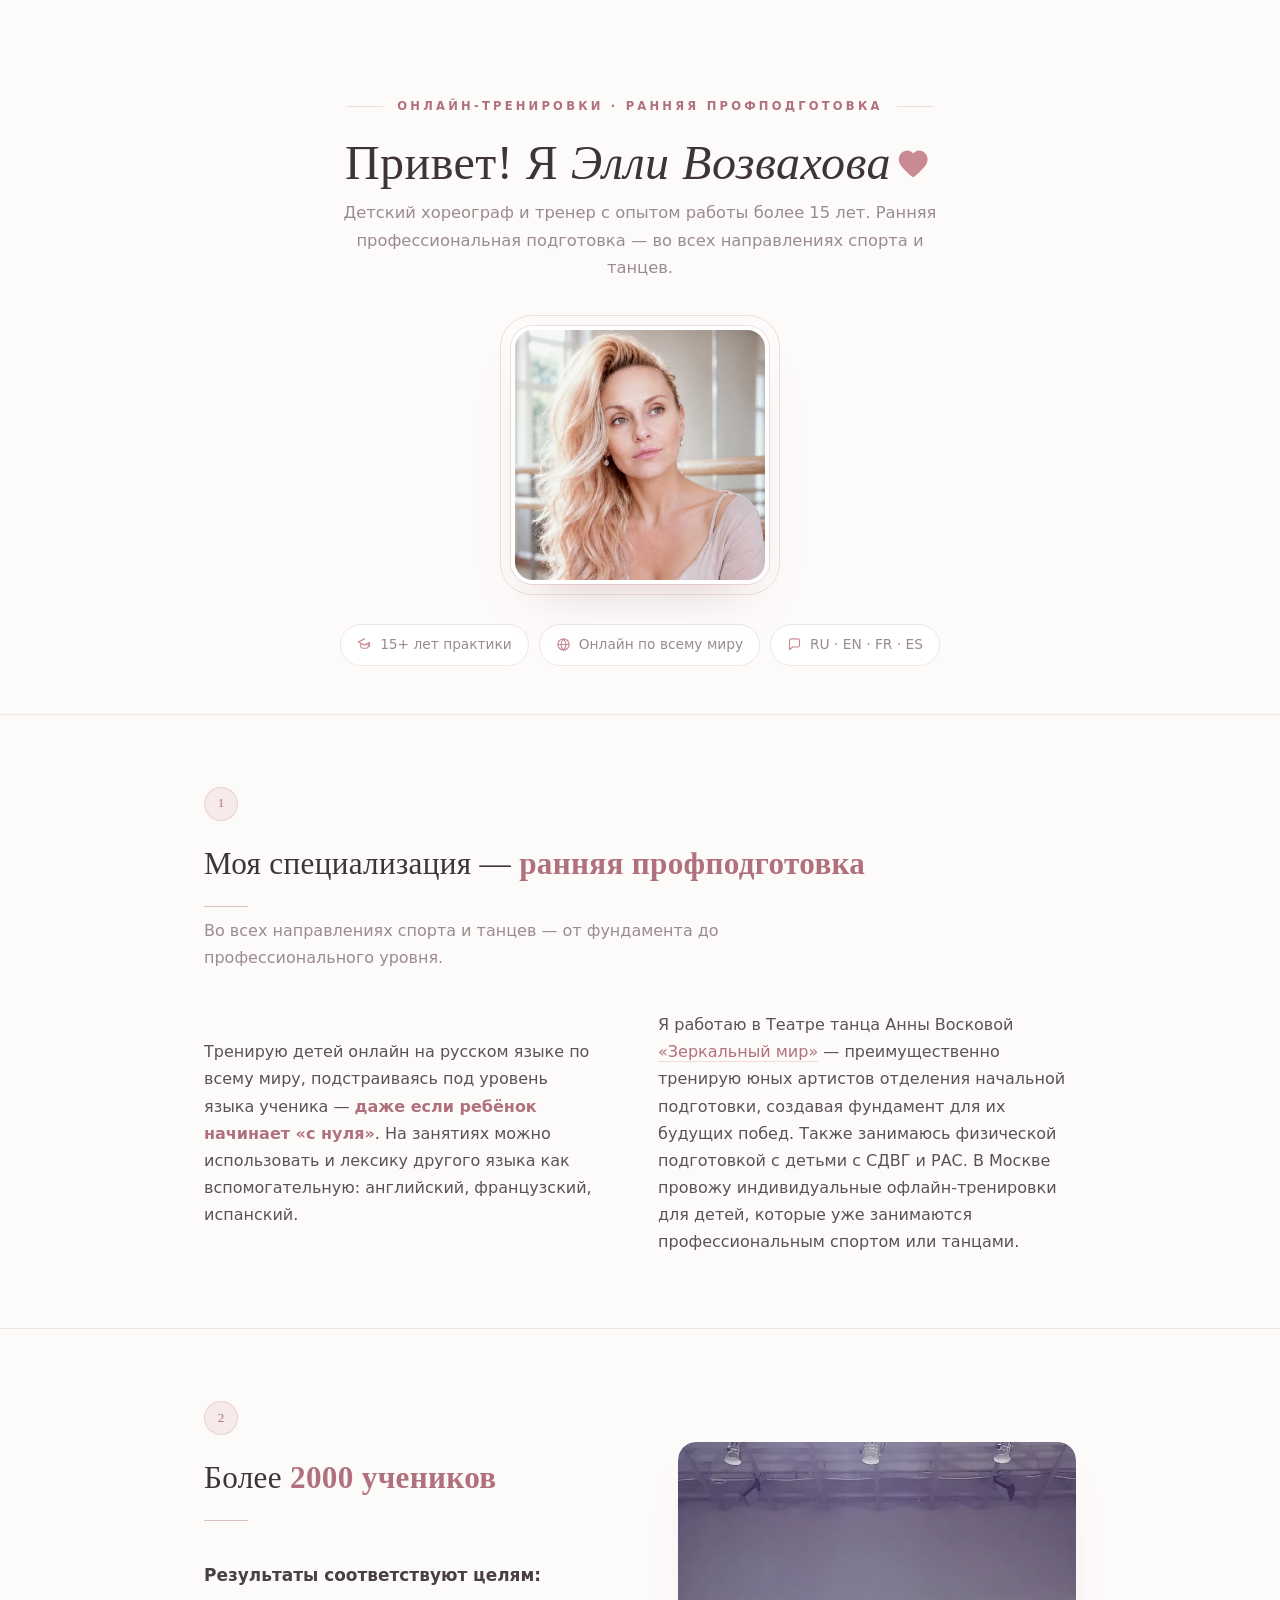
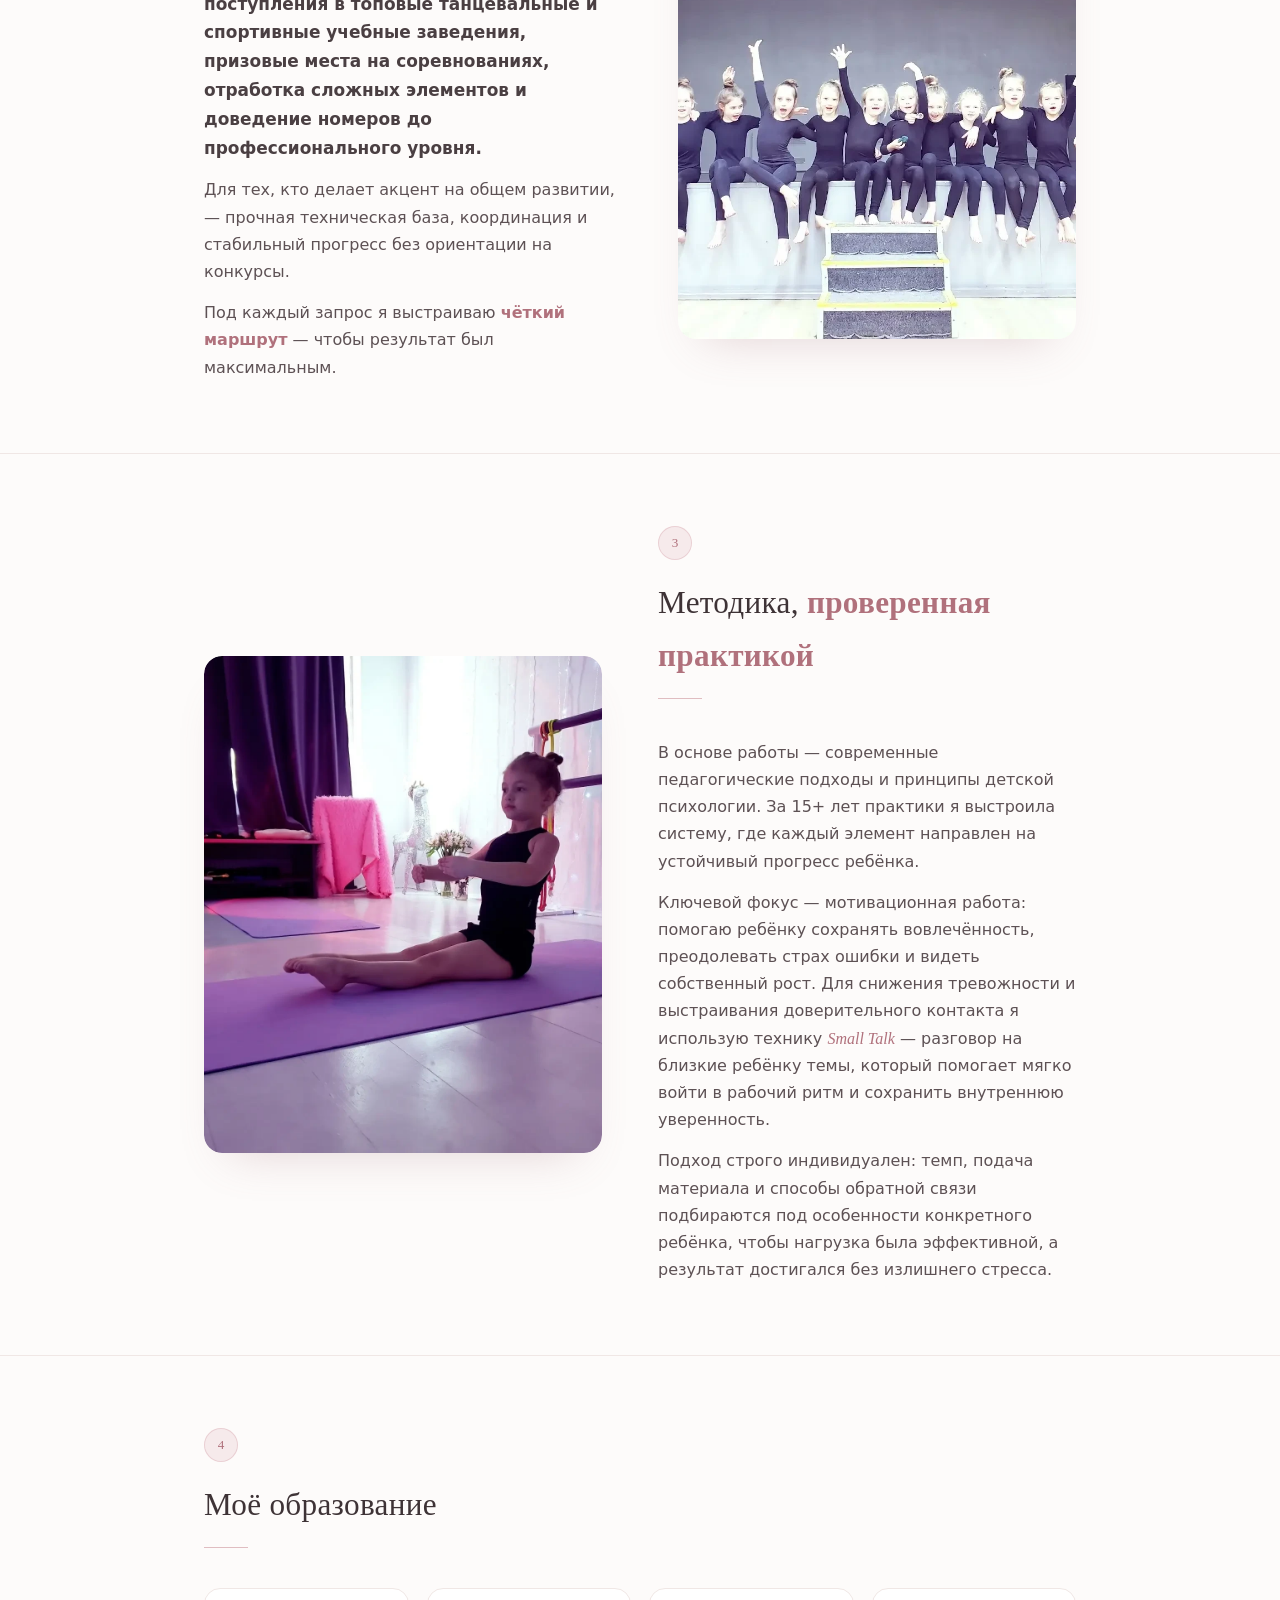
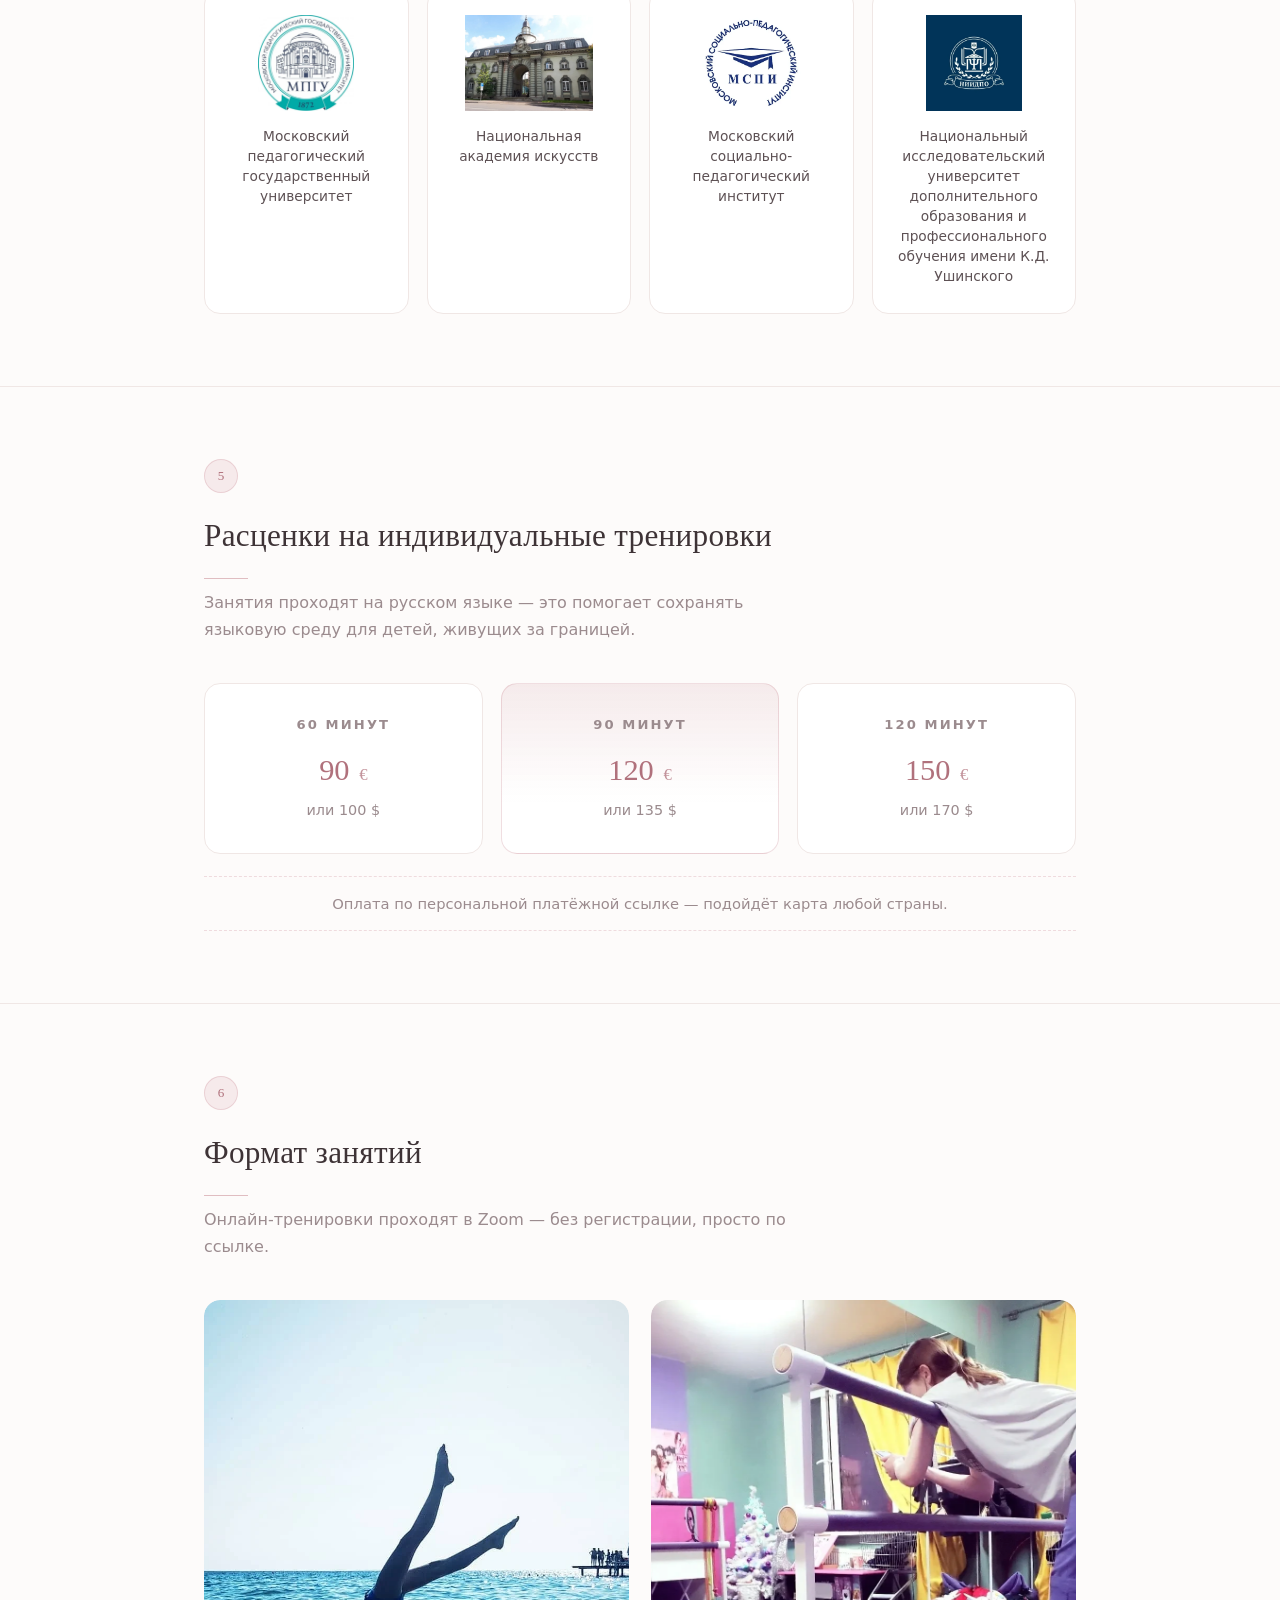
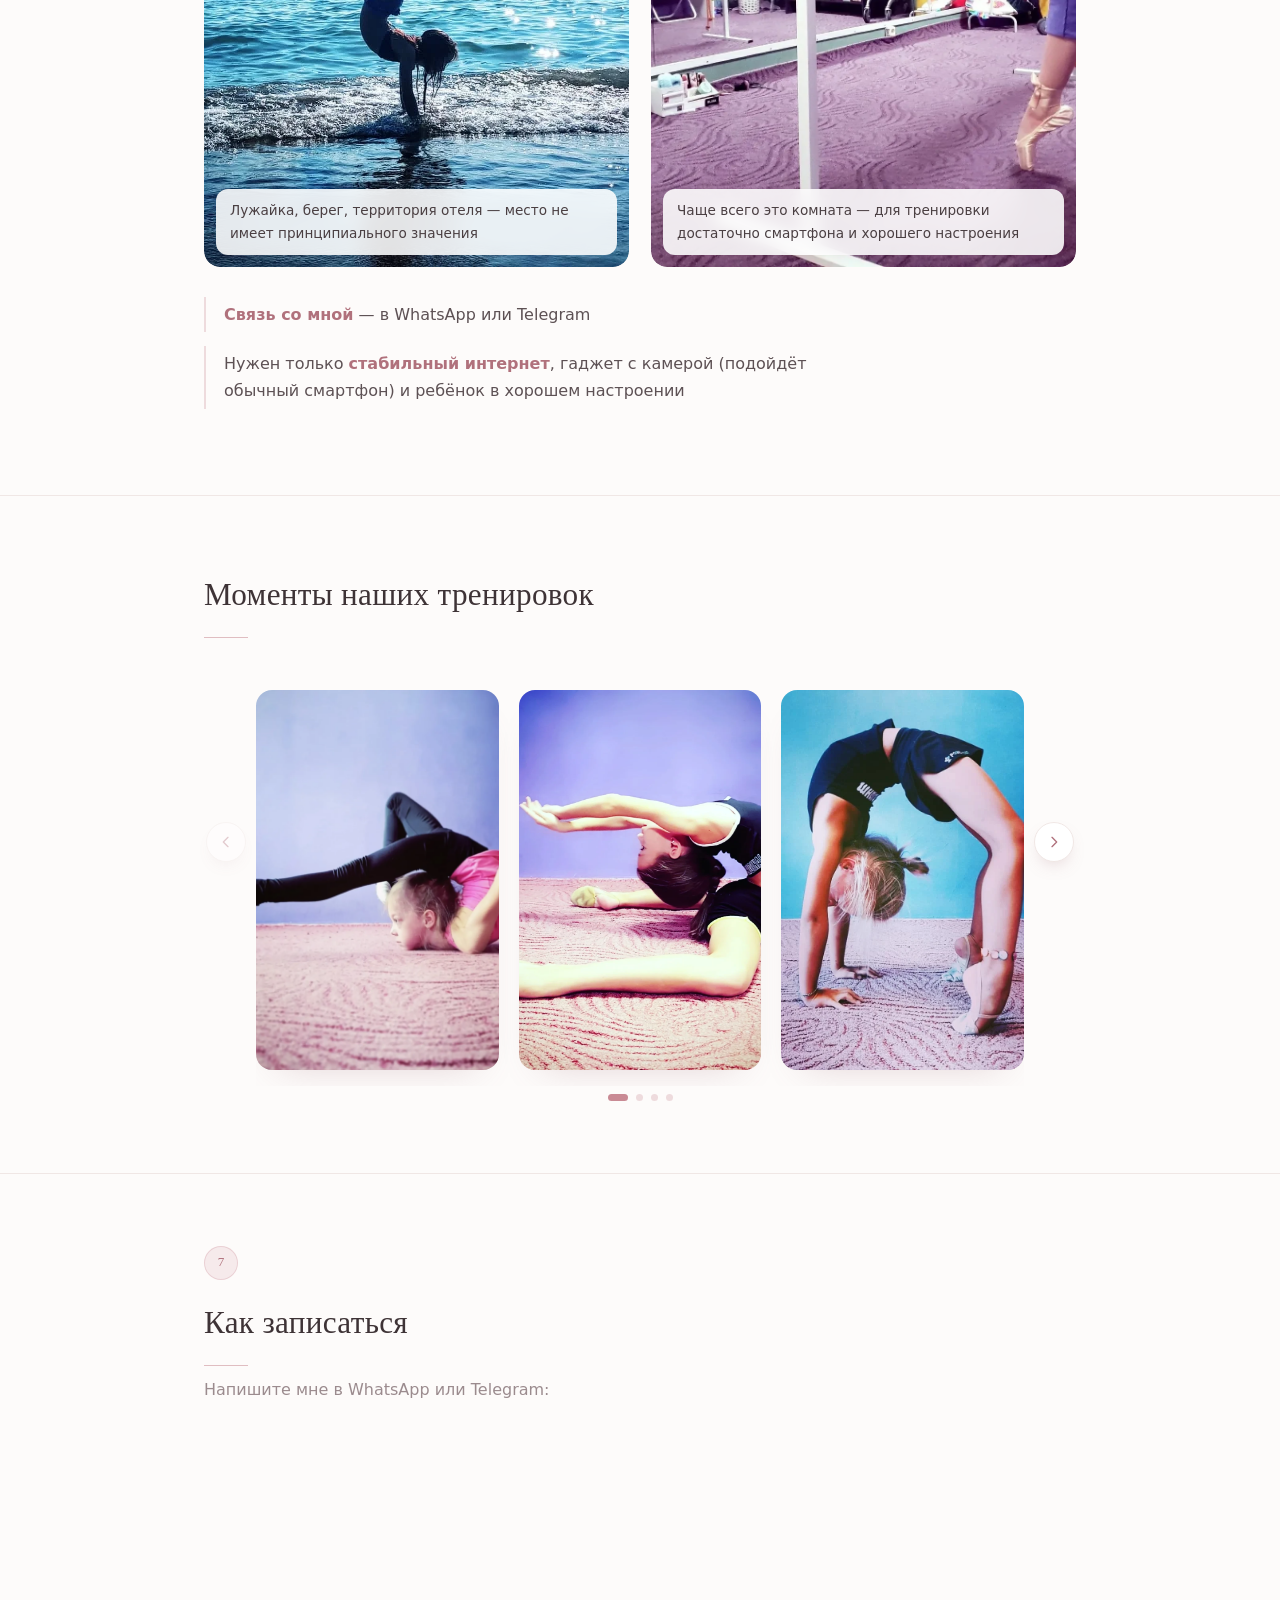
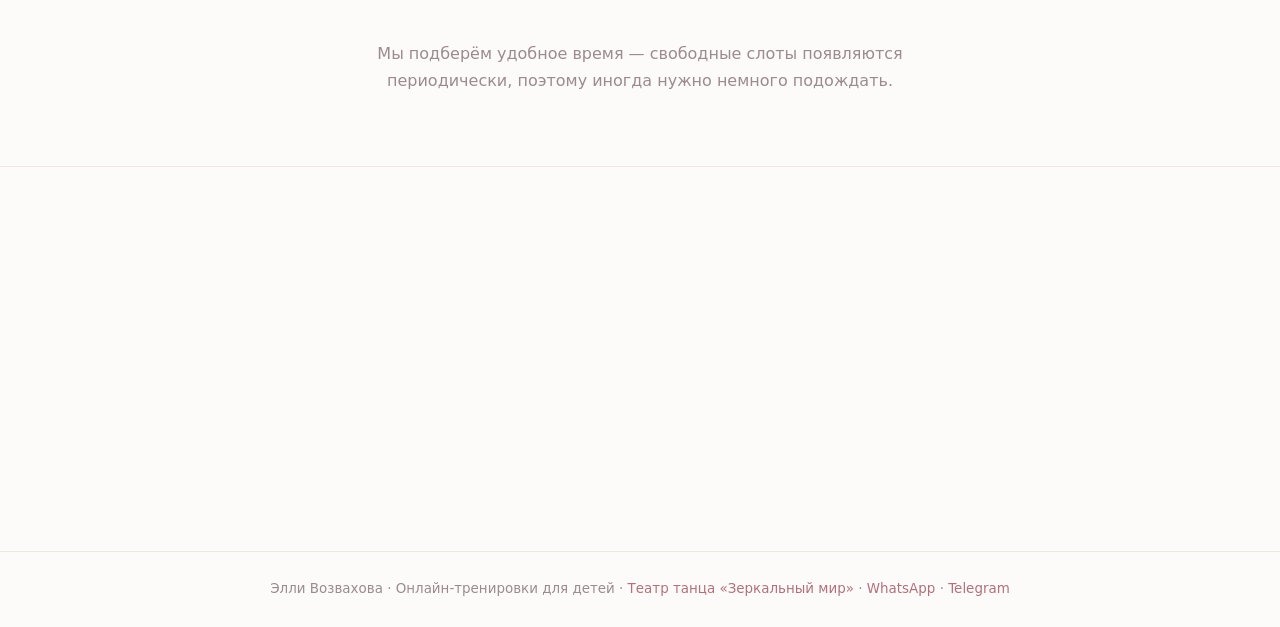
==== index.html @ 96d8e09d "Начальная версия сайта" ====
﻿<!DOCTYPE html>
<html lang="ru">
<head>
<meta charset="UTF-8">
<meta name="viewport" content="width=device-width, initial-scale=1.0">
<title>Элли Возвахова — онлайн-тренировки для детей</title>
<meta name="description" content="Онлайн-тренировки с Элли Возваховой. Ранняя профессиональная подготовка детей во всех направлениях спорта и танцев — по всему миру на русском языке.">
<link rel="icon" href="data:image/svg+xml,%3Csvg xmlns='http://www.w3.org/2000/svg' viewBox='0 0 24 24'%3E%3Cpath fill='%23c98a94' d='M12 21c-5.5-4.6-9-7.9-9-11.5C3 6.5 5.4 4 8.4 4c1.6 0 3 .8 3.6 2 .6-1.2 2-2 3.6-2 3 0 5.4 2.5 5.4 5.5 0 3.6-3.5 6.9-9 11.5z'/%3E%3C/svg%3E">
<link rel="stylesheet" href="base.css">
<link rel="stylesheet" href="style.css">
<script>document.documentElement.classList.add('js')</script>
</head>
<body>

<!-- ================= HERO / БЛОК 1 ================= -->
<section class="hero" id="about">
  <div class="wrap">
    <span class="kicker">Онлайн-тренировки · ранняя профподготовка</span>
    <h1>Привет! Я <em>Элли Возвахова</em><svg viewBox="0 0 24 24" aria-hidden="true"><path d="M12 21c-5.5-4.6-9-7.9-9-11.5C3 6.5 5.4 4 8.4 4c1.6 0 3 .8 3.6 2 .6-1.2 2-2 3.6-2 3 0 5.4 2.5 5.4 5.5 0 3.6-3.5 6.9-9 11.5z"/></svg></h1>
    <p class="lead">Детский хореограф и тренер с опытом работы более 15 лет. Ранняя профессиональная подготовка — во всех направлениях спорта и танцев.</p>
    <div class="portrait-box"><img class="portrait" src="trener.webp" alt="Элли Возвахова — детский хореограф и тренер"></div>
    <div class="badges">
      <span class="badge"><svg viewBox="0 0 24 24"><path d="M12 3 2 8l10 5 8-4v6"/><path d="M6 10.5V15c0 1.5 2.7 3 6 3s6-1.5 6-3v-4.5"/></svg>15+ лет практики</span>
      <span class="badge"><svg viewBox="0 0 24 24"><circle cx="12" cy="12" r="9"/><path d="M3 12h18M12 3c2.5 2.7 3.8 5.7 3.8 9s-1.3 6.3-3.8 9c-2.5-2.7-3.8-5.7-3.8-9S9.5 5.7 12 3z"/></svg>Онлайн по всему миру</span>
      <span class="badge"><svg viewBox="0 0 24 24"><path d="M4 6a3 3 0 0 1 3-3h10a3 3 0 0 1 3 3v7a3 3 0 0 1-3 3H9l-5 4V6z"/></svg>RU · EN · FR · ES</span>
    </div>
  </div>
</section>

<!-- ================= БЛОК 1 (текст) ================= -->
<section>
  <div class="wrap">
    <div class="sec-head">
      <span class="num">1</span>
      <h2>Моя специализация — <span class="hl">ранняя профподготовка</span></h2>
      <p>Во всех направлениях спорта и танцев — от фундамента до профессионального уровня.</p>
    </div>
    <div class="row">
      <div class="txt">
        <p>Тренирую детей онлайн на русском языке по всему миру, подстраиваясь под уровень языка ученика — <span class="hl">даже если ребёнок начинает «с нуля»</span>. На занятиях можно использовать и лексику другого языка как вспомогательную: английский, французский, испанский.</p>
      </div>
      <div class="txt">
        <p>Я работаю в Театре танца Анны Восковой <a class="link" href="https://zerkalnymir.ru/" target="_blank" rel="noopener">«Зеркальный мир»</a> — преимущественно тренирую юных артистов отделения начальной подготовки, создавая фундамент для их будущих побед. Также занимаюсь физической подготовкой с детьми с СДВГ и РАС. В Москве провожу индивидуальные офлайн-тренировки для детей, которые уже занимаются профессиональным спортом или танцами.</p>
      </div>
    </div>
  </div>
</section>
<!-- ================= БЛОК 2 ================= -->
<section id="results">
  <div class="wrap">
    <div class="row rev">
      <div class="pic"><img src="i.webp" alt="Девочки сидят на краю сцены в ряд"></div>
      <div class="txt">
        <div class="sec-head" style="text-align:left">
          <span class="num">2</span>
          <h2>Более <span class="hl">2000 учеников</span></h2>
        </div>
        <p class="big">Результаты соответствуют целям: поступления в топовые танцевальные и спортивные учебные заведения, призовые места на соревнованиях, отработка сложных элементов и доведение номеров до профессионального уровня.</p>
        <p>Для тех, кто делает акцент на общем развитии, — прочная техническая база, координация и стабильный прогресс без ориентации на конкурсы.</p>
        <p>Под каждый запрос я выстраиваю <span class="hl">чёткий маршрут</span> — чтобы результат был максимальным.</p>
      </div>
    </div>
  </div>
</section>

<!-- ================= БЛОК 3 ================= -->
<section id="method">
  <div class="wrap">
    <div class="row">
      <div class="pic"><img src="i8.webp" alt="Девочка сидит на полу, за спиной — балетный станок"></div>
      <div class="txt">
        <div class="sec-head" style="text-align:left">
          <span class="num">3</span>
          <h2>Методика, <span class="hl">проверенная практикой</span></h2>
        </div>
        <p>В основе работы — современные педагогические подходы и принципы детской психологии. За 15+ лет практики я выстроила систему, где каждый элемент направлен на устойчивый прогресс ребёнка.</p>
        <p>Ключевой фокус — мотивационная работа: помогаю ребёнку сохранять вовлечённость, преодолевать страх ошибки и видеть собственный рост. Для снижения тревожности и выстраивания доверительного контакта я использую технику <span class="hl it">Small Talk</span> — разговор на близкие ребёнку темы, который помогает мягко войти в рабочий ритм и сохранить внутреннюю уверенность.</p>
        <p>Подход строго индивидуален: темп, подача материала и способы обратной связи подбираются под особенности конкретного ребёнка, чтобы нагрузка была эффективной, а результат достигался без излишнего стресса.</p>
      </div>
    </div>
  </div>
</section>

<!-- ================= БЛОК 4 ================= -->
<section id="edu">
  <div class="wrap">
    <div class="sec-head">
      <span class="num">4</span>
      <h2>Моё образование</h2>
    </div>
    <div class="edu-grid">
      <div class="edu"><img src="i11.webp" alt="Логотип МПГУ"><span>Московский педагогический государственный университет</span></div>
      <div class="edu"><img src="i12.webp" alt="Национальная академия искусств"><span>Национальная академия искусств</span></div>
      <div class="edu"><img src="i13.webp" alt="Логотип МСПИ"><span>Московский социально-педагогический институт</span></div>
      <div class="edu"><img src="i14.webp" alt="Логотип НИИДПО"><span>Национальный исследовательский университет дополнительного образования и профессионального обучения имени К.Д. Ушинского</span></div>
    </div>
  </div>
</section>

<!-- ================= БЛОК 5 ================= -->
<section id="price">
  <div class="wrap">
    <div class="sec-head">
      <span class="num">5</span>
      <h2>Расценки на индивидуальные тренировки</h2>
      <p>Занятия проходят на русском языке — это помогает сохранять языковую среду для детей, живущих за границей.</p>
    </div>
    <div class="price-grid">
      <div class="price"><div class="min">60 минут</div><div class="val">90 <small>€</small></div><div class="usd">или 100 $</div></div>
      <div class="price feature"><div class="min">90 минут</div><div class="val">120 <small>€</small></div><div class="usd">или 135 $</div></div>
      <div class="price"><div class="min">120 минут</div><div class="val">150 <small>€</small></div><div class="usd">или 170 $</div></div>
    </div>
    <p class="price-note">Оплата по персональной платёжной ссылке — подойдёт карта любой страны.</p>
  </div>
</section>
<!-- ================= БЛОК 6 ================= -->
<section id="format">
  <div class="wrap">
    <div class="sec-head">
      <span class="num">6</span>
      <h2>Формат занятий</h2>
      <p>Онлайн-тренировки проходят в Zoom — без регистрации, просто по ссылке.</p>
    </div>
    <div class="duo">
      <figure>
        <img src="i10.webp" alt="Девочка тренируется на берегу моря">
        <figcaption>Лужайка, берег, территория отеля — место не имеет принципиального значения</figcaption>
      </figure>
      <figure>
        <img src="i9.webp" alt="Девочка на пуантах занимается в комнате">
        <figcaption>Чаще всего это комната — для тренировки достаточно смартфона и хорошего настроения</figcaption>
      </figure>
    </div>
    <ul class="zoom-list">
      <li><b>Связь со мной</b> — в WhatsApp или Telegram</li>
      <li>Нужен только <b>стабильный интернет</b>, гаджет с камерой (подойдёт обычный смартфон) и ребёнок в хорошем настроении</li>
    </ul>
  </div>
</section>

<!-- ================= ГАЛЕРЕЯ-КАРУСЕЛЬ ================= -->
<section id="gallery">
  <div class="wrap">
    <div class="sec-head">
      <h2>Моменты наших тренировок</h2>
    </div>
    <div class="car">
      <button class="car-btn car-prev" aria-label="Назад"><svg viewBox="0 0 24 24"><path d="M15 5l-7 7 7 7"/></svg></button>
      <div class="car-viewport" id="carVp">
        <div class="car-inner" id="carTrack">
          <img src="i2.webp" alt="Гимнастка на ковре" draggable="false">
          <img src="I3.webp" alt="Девочка в шпагате с прогибом" draggable="false">
          <img src="i4.webp" alt="Девочка на пуантах в мостике" draggable="false">
          <img src="i5.webp" alt="Девочка прыгает на фоне Москвы" draggable="false">
          <img src="i6.webp" alt="Юная гимнастка на занятии" draggable="false">
          <img src="i7.webp" alt="Мальчик на кольцах" draggable="false">
        </div>
      </div>
      <button class="car-btn car-next" aria-label="Вперёд"><svg viewBox="0 0 24 24"><path d="M9 5l7 7-7 7"/></svg></button>
      <div class="car-dots" id="carDots"></div>
    </div>
  </div>
</section>

<!-- ================= БЛОК 7 ================= -->
<section id="signup">
  <div class="wrap">
    <div class="sec-head">
      <span class="num">7</span>
      <h2>Как записаться</h2>
      <p>Напишите мне в WhatsApp или Telegram:</p>
    </div>
    <ul class="checklist">
      <li>возраст и пол ребёнка,</li>
      <li>что хотите получить от занятий (в общих чертах),</li>
      <li>любые особенности, которые мне важно учесть.</li>
    </ul>
    <div class="contact-btns">
      <a class="btn btn-wa" href="https://wa.me/79687102570" target="_blank" rel="noopener"><img src="data:image/svg+xml,%3Csvg xmlns='http://www.w3.org/2000/svg' viewBox='0 0 24 24' fill='%234d8a63'%3E%3Cpath d='M12 2a10 10 0 0 0-8.6 15.1L2 22l5-1.3A10 10 0 1 0 12 2zm5 13.9c-.2.6-1.2 1.2-1.7 1.2-.4.1-1 .1-1.6-.1-.4-.1-.9-.3-1.5-.6a12 12 0 0 1-4.5-4c-.3-.5-.9-1.4-.9-2.6 0-1.2.6-1.8.9-2.1.2-.2.5-.3.7-.3h.5c.2 0 .4 0 .6.5l.8 2c.1.2.1.4 0 .6l-.4.6c-.1.2-.3.4-.1.7.2.4.8 1.3 1.7 2.1 1.1 1 2.1 1.3 2.4 1.5.3.1.5.1.7-.1l.9-1.1c.2-.3.4-.2.7-.1l1.9.9c.3.1.5.2.5.4 0 .1 0 .5-.1.8z'/%3E%3C/svg%3E" alt="WhatsApp">WhatsApp</a>
      <a class="btn btn-tg" href="https://t.me/Elly_Vaha" target="_blank" rel="noopener"><img src="data:image/svg+xml,%3Csvg xmlns='http://www.w3.org/2000/svg' viewBox='0 0 24 24' fill='%233a7fd5'%3E%3Cpath d='M21.9 4.6 19 19.3c-.2 1-.8 1.2-1.6.8l-4.5-3.3-2.2 2.1c-.2.2-.4.4-.9.4l.3-4.6L18.4 7c.4-.3-.1-.5-.6-.2L7.7 13.3l-4.4-1.4c-1-.3-1-1 .2-1.4l17-6.6c.8-.3 1.5.2 1.4 1.3z'/%3E%3C/svg%3E" alt="Telegram">Telegram</a>
    </div>
    <p style="text-align:center;color:var(--text-soft);max-width:560px;margin:0 auto;font-weight:300">Мы подберём удобное время — свободные слоты появляются периодически, поэтому иногда нужно немного подождать.</p>
  </div>
</section>

<!-- ================= БЛОК 8 ================= -->
<section class="thanks">
  <div class="wrap">
    <div class="sec-head center">
      <span class="num">8</span>
      <h2>Спасибо, что заглянули!</h2>
      <p>Хорошего дня!</p>
    </div>
    <svg viewBox="0 0 24 24" aria-hidden="true"><path d="M12 21c-5.5-4.6-9-7.9-9-11.5C3 6.5 5.4 4 8.4 4c1.6 0 3 .8 3.6 2 .6-1.2 2-2 3.6-2 3 0 5.4 2.5 5.4 5.5 0 3.6-3.5 6.9-9 11.5z"/></svg>
  </div>
</section>

<footer>
  <p>Элли Возвахова · Онлайн-тренировки для детей · <a href="https://zerkalnymir.ru/" target="_blank" rel="noopener">Театр танца «Зеркальный мир»</a> · <a href="https://wa.me/79687102570" target="_blank" rel="noopener">WhatsApp</a> · <a href="https://t.me/Elly_Vaha" target="_blank" rel="noopener">Telegram</a></p>
</footer>

<script src="script.js"></script>
</body>
</html>
---- base.css ----
:root{
  --accent:#c98a94;          /* пыльная роза */
  --accent-deep:#b0717c;
  --accent-soft:rgba(201,138,148,.14);
  --accent-line:rgba(201,138,148,.28);
  --bg:#fdfbfa;
  --card:#ffffff;
  --text:#4a3f42;
  --text-soft:#9b8b8e;
  --border:#f0e7e5;
}
*{margin:0;padding:0;box-sizing:border-box}
html{scroll-behavior:smooth}
body{
  font-family:'Segoe UI',system-ui,-apple-system,Roboto,sans-serif;
  color:var(--text);
  background:var(--bg);
  line-height:1.7;
  font-size:16px;
  overflow-x:hidden;
  -webkit-user-select:none;user-select:none;
}
h1,h2,h3{font-family:Georgia,'Times New Roman',serif;font-weight:500;color:#3e3336;letter-spacing:.01em}
.wrap{max-width:920px;margin:0 auto;padding:0 24px}
section{padding:72px 0}
img{display:block}

/* тонкая разделительная линия между секциями */
section + section{border-top:1px solid var(--border)}

/* ---------- hero ---------- */
.hero{padding:88px 0 48px;text-align:center;border-top:none}
.hero .kicker{
  display:inline-flex;align-items:center;gap:14px;
  letter-spacing:.28em;text-transform:uppercase;
  font-size:.72rem;color:var(--accent-deep);font-weight:600;
}
.hero .kicker::before,.hero .kicker::after{content:'';width:36px;height:1px;background:var(--accent-line)}
.hero h1{font-size:clamp(2rem,4.6vw,3rem);margin:18px 0 6px;line-height:1.22}
.hero h1 svg{width:.8em;height:.8em;vertical-align:-.06em;fill:var(--accent);margin:0 .06em}
.hero .lead{max-width:600px;margin:0 auto;color:var(--text-soft);font-size:1.02rem;font-weight:300}
.portrait-box{position:relative;display:inline-block;margin-top:44px}
.portrait-box::before{
  content:'';position:absolute;inset:-11px;
  border-radius:32px;
  border:1.5px solid var(--accent-line);
}
.portrait{
  width:min(258px,64vw);aspect-ratio:1/1;object-fit:cover;
  object-position:50% 3%;
  border-radius:22px;
  border:4px solid #fff;
  box-shadow:0 0 0 1px var(--accent-line),0 30px 50px -28px rgba(160,110,120,.35);
  display:block;
}
.badges{display:flex;gap:10px;justify-content:center;flex-wrap:wrap;margin-top:32px}
.badge{
  display:inline-flex;align-items:center;gap:8px;
  background:var(--card);border:1px solid var(--border);
  border-radius:999px;padding:8px 16px;font-size:.86rem;color:var(--text-soft);font-weight:400;
}
.badge svg{width:15px;height:15px;stroke:var(--accent);fill:none;stroke-width:1.8;stroke-linecap:round;stroke-linejoin:round}

/* ---------- section headers ---------- */
.sec-head{margin-bottom:40px}
.sec-head.center{text-align:center}
.sec-head .num{
  display:inline-flex;align-items:center;justify-content:center;
  width:34px;height:34px;border-radius:50%;
  border:1px solid var(--accent-line);color:var(--accent-deep);
  font-size:.82rem;font-family:Georgia,serif;margin-bottom:16px;
  background:var(--accent-soft);
}
.sec-head h2{font-size:clamp(1.45rem,3vw,1.95rem)}
.sec-head p{color:var(--text-soft);max-width:600px;margin-top:10px;font-weight:300}
.sec-head.center p{margin-left:auto;margin-right:auto}
.sec-head h2::after{
  content:'';display:block;width:44px;height:1px;background:var(--accent);opacity:.55;margin-top:16px;
}
.sec-head.center h2::after{margin-left:auto;margin-right:auto}

/* ---------- reveal (плавное появление) ---------- */
.js .rv{opacity:0;transform:translateY(18px);transition:opacity .7s ease,transform .7s ease}
.js .rv.in{opacity:1;transform:none}
@media (prefers-reduced-motion:reduce){.js .rv{opacity:1;transform:none;transition:none}}

/* ---------- rows ---------- */
.row{display:grid;grid-template-columns:1fr 1.05fr;gap:56px;align-items:center}
.row.rev{grid-template-columns:1.05fr 1fr}
.row.rev .pic{order:2}
.pic{overflow:hidden;border-radius:18px;box-shadow:0 24px 44px -26px rgba(160,110,120,.3)}
.pic img{width:100%;aspect-ratio:4/5;object-fit:cover;border-radius:18px;transition:transform .7s cubic-bezier(.25,.8,.35,1)}
.row .txt p{margin-bottom:14px;color:#5d5154}
.row .txt p:last-child{margin-bottom:0}
.row .txt .big{font-size:1.06rem;color:var(--text);font-weight:600}
.hl{color:var(--accent-deep);font-weight:600}
/* плавное приближение фото */
.pic{overflow:hidden;border-radius:18px;box-shadow:0 24px 44px -26px rgba(160,110,120,.3)}
.pic img{width:100%;aspect-ratio:4/5;object-fit:cover;border-radius:18px;transition:transform .7s cubic-bezier(.25,.8,.35,1)}
a.link{color:var(--accent-deep);text-decoration:none;border-bottom:1px solid var(--accent-line);transition:border-color .2s}
a.link:hover{border-color:var(--accent-deep)}
.it{font-family:Georgia,'Times New Roman',serif;font-style:italic;font-weight:500}
---- style.css ----
/* ---------- stats ---------- */
.stats{display:flex;gap:14px;flex-wrap:wrap;margin-top:22px}
.stat{flex:1 1 130px;text-align:center;background:var(--card);border:1px solid var(--border);border-radius:14px;padding:16px 10px}
.stat b{display:block;font-family:Georgia,serif;font-size:1.45rem;color:var(--accent-deep);font-weight:500;font-variant-numeric:tabular-nums}
.stat span{font-size:.82rem;color:var(--text-soft);font-weight:300}

/* ---------- education ---------- */
.edu-grid{display:grid;grid-template-columns:repeat(4,1fr);gap:18px}
.edu{
  background:var(--card);border:1px solid var(--border);border-radius:16px;
  padding:26px 16px;text-align:center;
  transition:transform .25s ease,box-shadow .25s ease;
}
.edu:hover{transform:translateY(-4px);box-shadow:0 16px 30px -20px rgba(160,110,120,.3)}
.edu img{height:96px;object-fit:contain;margin:0 auto 16px}
.edu span{display:block;font-size:.86rem;line-height:1.45;color:#5d5154}

/* ---------- pricing ---------- */
.price-grid{display:grid;grid-template-columns:repeat(3,1fr);gap:18px}
.price{
  background:var(--card);border:1px solid var(--border);border-radius:16px;
  padding:30px 20px;text-align:center;
}
.price.feature{border-color:var(--accent-line);background:linear-gradient(180deg,var(--accent-soft),var(--card) 70%)}
.price .min{color:var(--text-soft);font-size:.82rem;letter-spacing:.16em;text-transform:uppercase;font-weight:600}
.price .val{font-family:Georgia,serif;font-size:1.9rem;color:var(--accent-deep);margin:8px 0 2px;font-weight:500;font-variant-numeric:tabular-nums}
.price .val small{font-size:.55em;font-weight:400;opacity:.75;margin-left:2px}
.price .usd{color:var(--text-soft);font-size:.9rem;font-weight:300}
.price-note{
  text-align:center;color:var(--text-soft);margin-top:22px;font-size:.92rem;font-weight:300;
  border-top:1px dashed var(--accent-line);border-bottom:1px dashed var(--accent-line);
  padding:14px 0;
}

/* ---------- format ---------- */
.duo{display:grid;grid-template-columns:1fr 1fr;gap:22px}
.duo figure{position:relative;border-radius:16px;overflow:hidden}
.duo img{width:100%;aspect-ratio:3/4;object-fit:cover;border-radius:16px;
  box-shadow:0 20px 38px -24px rgba(160,110,120,.3);
  transition:transform .8s cubic-bezier(.25,.8,.35,1)}
.duo figure:hover img{transform:scale(1.045)}
.duo figcaption{
  position:absolute;left:12px;right:12px;bottom:12px;
  background:rgba(255,255,255,.88);backdrop-filter:blur(8px);
  border-radius:12px;padding:10px 14px;font-size:.85rem;color:var(--text);font-weight:400;
  box-shadow:0 8px 20px -12px rgba(160,110,120,.25);
}
.zoom-list{list-style:none;margin-top:30px;max-width:640px}
.zoom-list li{
  border-left:2px solid var(--accent-line);
  padding:4px 0 4px 18px;margin-bottom:14px;color:#5d5154;font-weight:400;
}
.zoom-list b{color:var(--accent-deep);font-weight:600}

/* ---------- contacts ---------- */
.contact-btns{display:flex;gap:14px;justify-content:center;flex-wrap:wrap;margin:30px 0 14px}
.btn{
  display:inline-flex;align-items:center;gap:9px;text-decoration:none;
  padding:12px 28px;border-radius:999px;font-weight:600;font-size:.94rem;
  transition:transform .2s ease,box-shadow .2s ease;
}
.btn:hover{transform:translateY(-2px);box-shadow:0 10px 22px -12px rgba(160,110,120,.4)}
.btn-wa{background:#f0f7f2;color:#4d8a63;border:1px solid #dcebe0}
.btn-tg{background:#eef4fa;color:#4a7ab0;border:1px solid #dbe7f2}
.btn svg{width:17px;height:17px;flex:none}
.btn img{width:18px;height:18px;flex:none}
.checklist{list-style:none;max-width:560px;margin:20px auto 0}
.checklist li{padding-left:26px;position:relative;margin-bottom:10px;color:#5d5154}
.checklist li::before{content:'';position:absolute;left:2px;top:11px;width:7px;height:7px;border-radius:50%;background:var(--accent);opacity:.55}

/* ---------- thanks / footer ---------- */
.thanks{text-align:center;padding:76px 0 88px}
.thanks h2{font-size:clamp(1.4rem,3vw,1.9rem);margin-bottom:8px}
.thanks p{color:var(--text-soft);font-family:Georgia,serif;font-style:italic;font-weight:300;font-size:1.08rem}
.thanks svg{width:22px;height:22px;fill:var(--accent);margin:18px auto 0;display:block}
footer{
  text-align:center;padding:26px 0;font-size:.84rem;color:var(--text-soft);font-weight:300;
  border-top:1px solid var(--border);
}
footer a{color:var(--accent-deep);text-decoration:none;font-weight:400}

/* ---------- carousel ---------- */
.car{position:relative;max-width:920px;margin:0 auto;padding:0 52px}
.car-viewport{overflow:hidden;touch-action:pan-y;cursor:grab;padding:12px 0 16px}
.car-viewport.dragging{cursor:grabbing}
.car-viewport.dragging{cursor:grabbing}
.car-inner{
  display:flex;gap:20px;
  transition:transform .55s cubic-bezier(.25,.8,.35,1);
  will-change:transform;
}
.car-viewport.dragging .car-inner{transition:none}
.car-inner img{
  flex:0 0 auto;min-width:0;
  width:calc((100% - 40px)/3);height:380px;object-fit:cover;
  border-radius:16px;
  box-shadow:0 18px 36px -24px rgba(160,110,120,.32);
  user-select:none;-webkit-user-drag:none;
  transition:transform .7s cubic-bezier(.25,.8,.35,1);
}
.car-inner img:hover{transform:scale(1.04)}
.car-btn{
  position:absolute;top:calc((100% - 54px)/2 - 20px);transform:translateY(-50%);
  width:40px;height:40px;border-radius:50%;border:1px solid var(--border);
  cursor:pointer;background:var(--card);display:flex;align-items:center;justify-content:center;
  box-shadow:0 8px 18px -8px rgba(160,110,120,.35);z-index:2;
  transition:background .2s,transform .2s;
}
.car-btn:hover{background:var(--accent-soft);transform:translateY(-50%) scale(1.06)}
.car-btn svg{width:16px;height:16px;stroke:var(--accent-deep);fill:none;stroke-width:2;stroke-linecap:round;stroke-linejoin:round}
.car-btn:disabled{opacity:.35;cursor:default;transform:translateY(-50%)}
.car-prev{left:2px}.car-next{right:2px}
.car-dots{display:flex;gap:8px;justify-content:center;padding-top:8px}
.car-dots span{width:7px;height:7px;border-radius:50%;background:var(--accent-line);transition:background .25s,width .25s;cursor:pointer}
.car-dots span.on{background:var(--accent);width:20px;border-radius:4px}

/* ---------- responsive ---------- */
@media (max-width:860px){
  .row,.row.rev,.duo,.price-grid{grid-template-columns:1fr}
  .row.rev .pic{order:0}
  .edu-grid{grid-template-columns:repeat(2,1fr)}
  section{padding:52px 0}
  .car{padding:0 12px}
  .car-inner img{width:calc((100% - 14px)/1.25)}
  .car-inner{gap:14px}
}
@media (max-width:480px){
  .edu-grid{grid-template-columns:1fr 1fr}
  .edu img{height:64px}
}
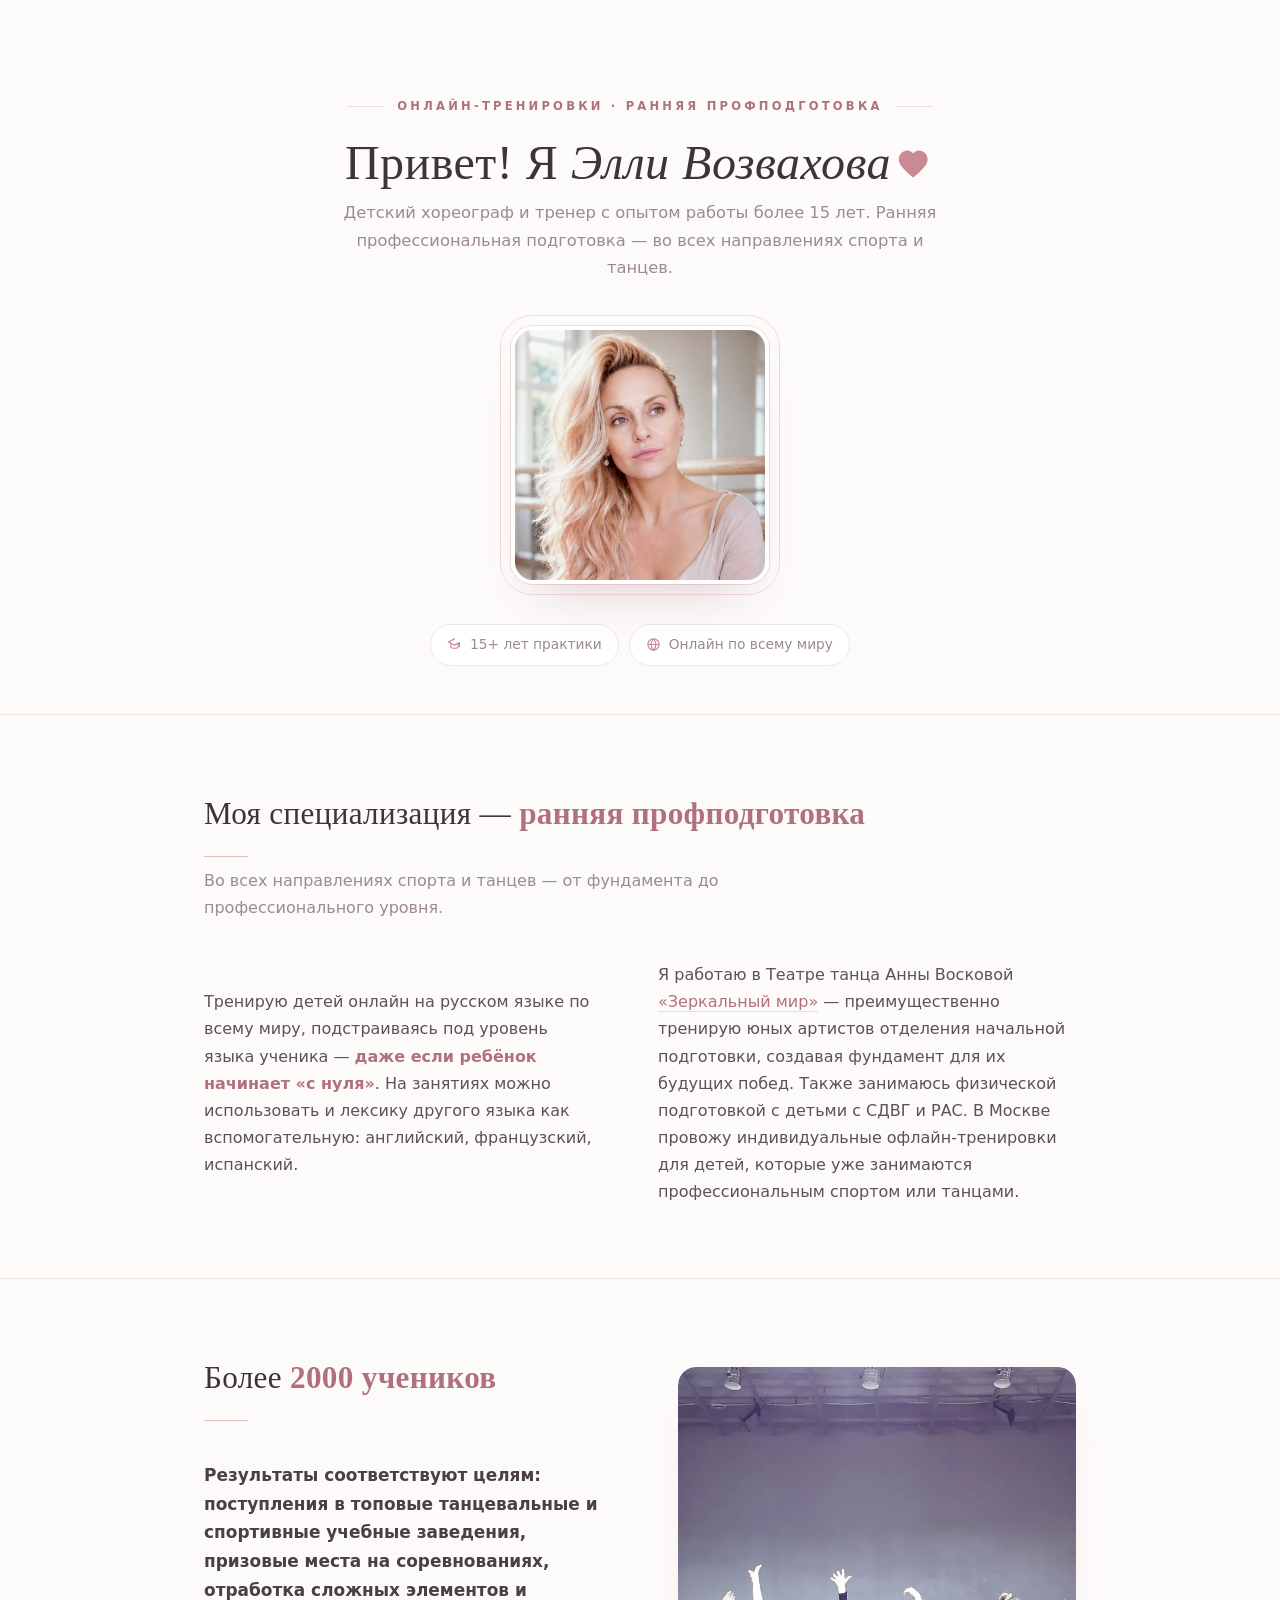
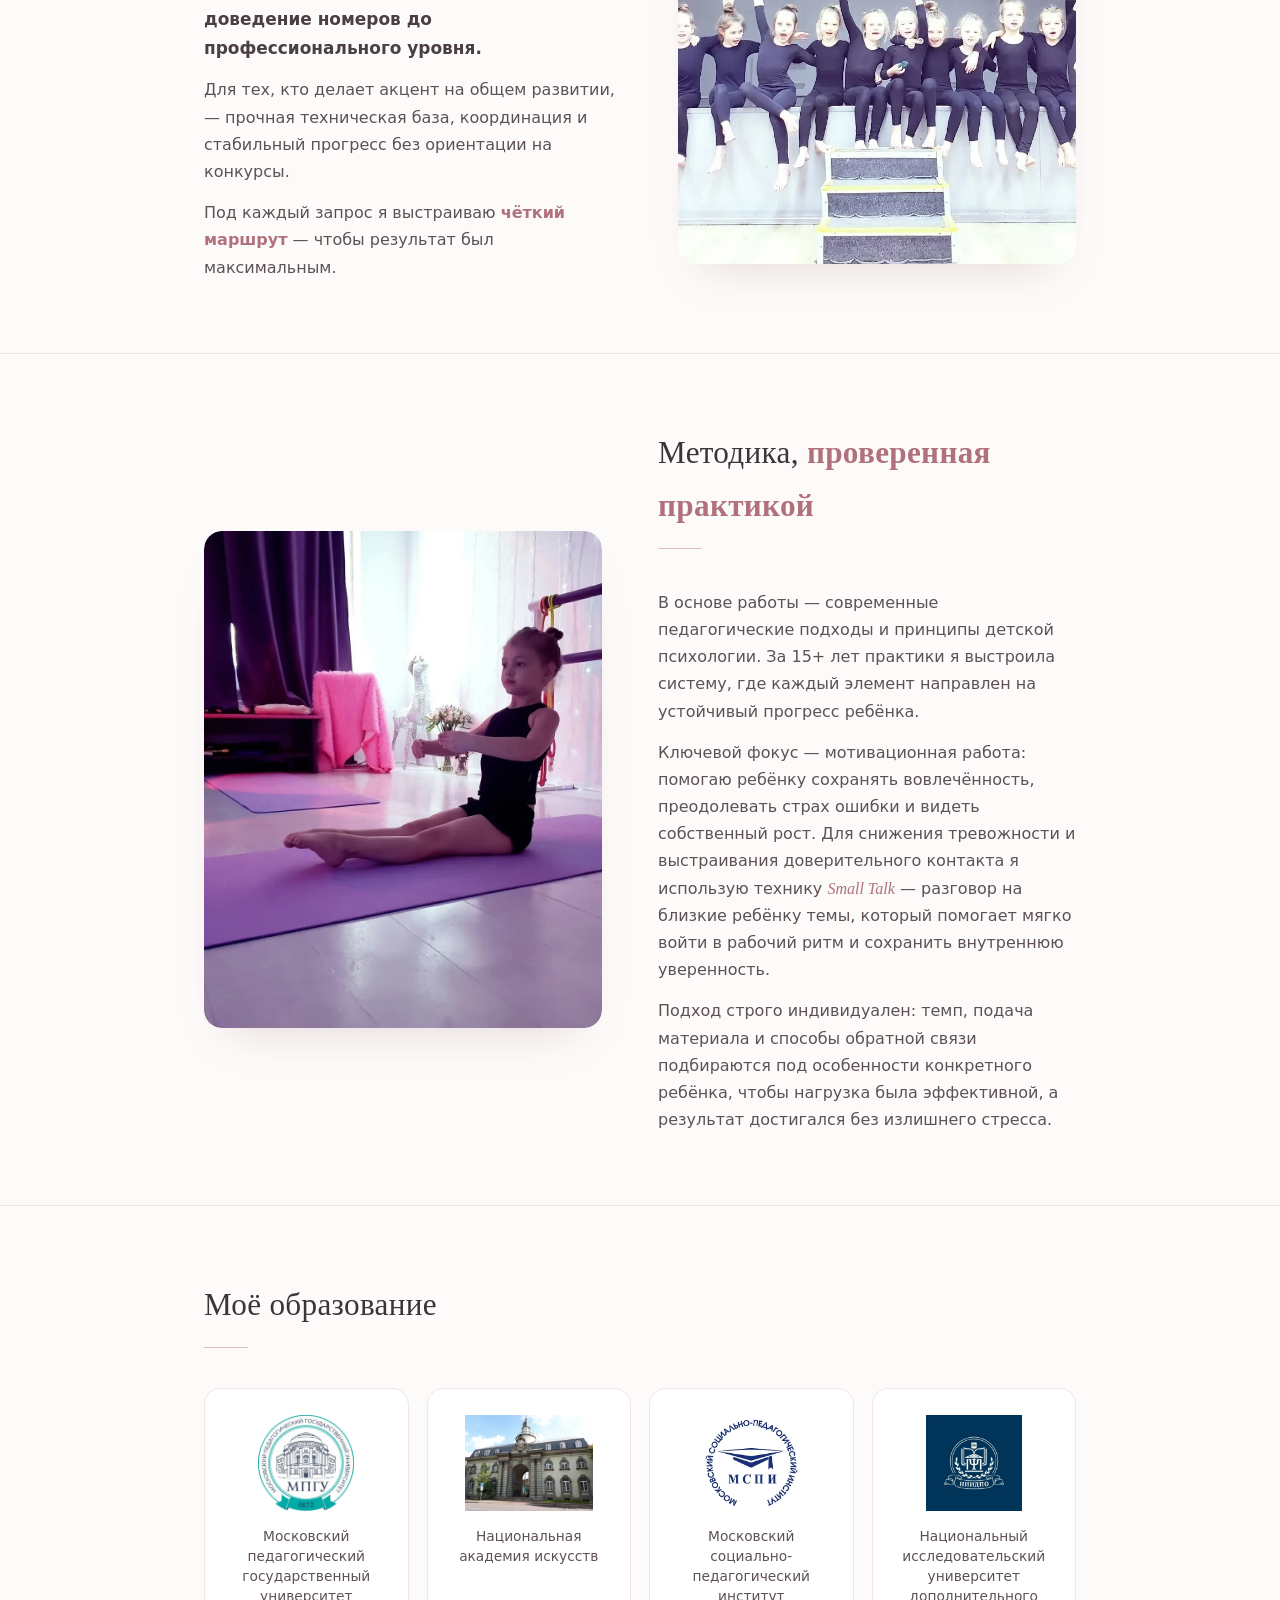
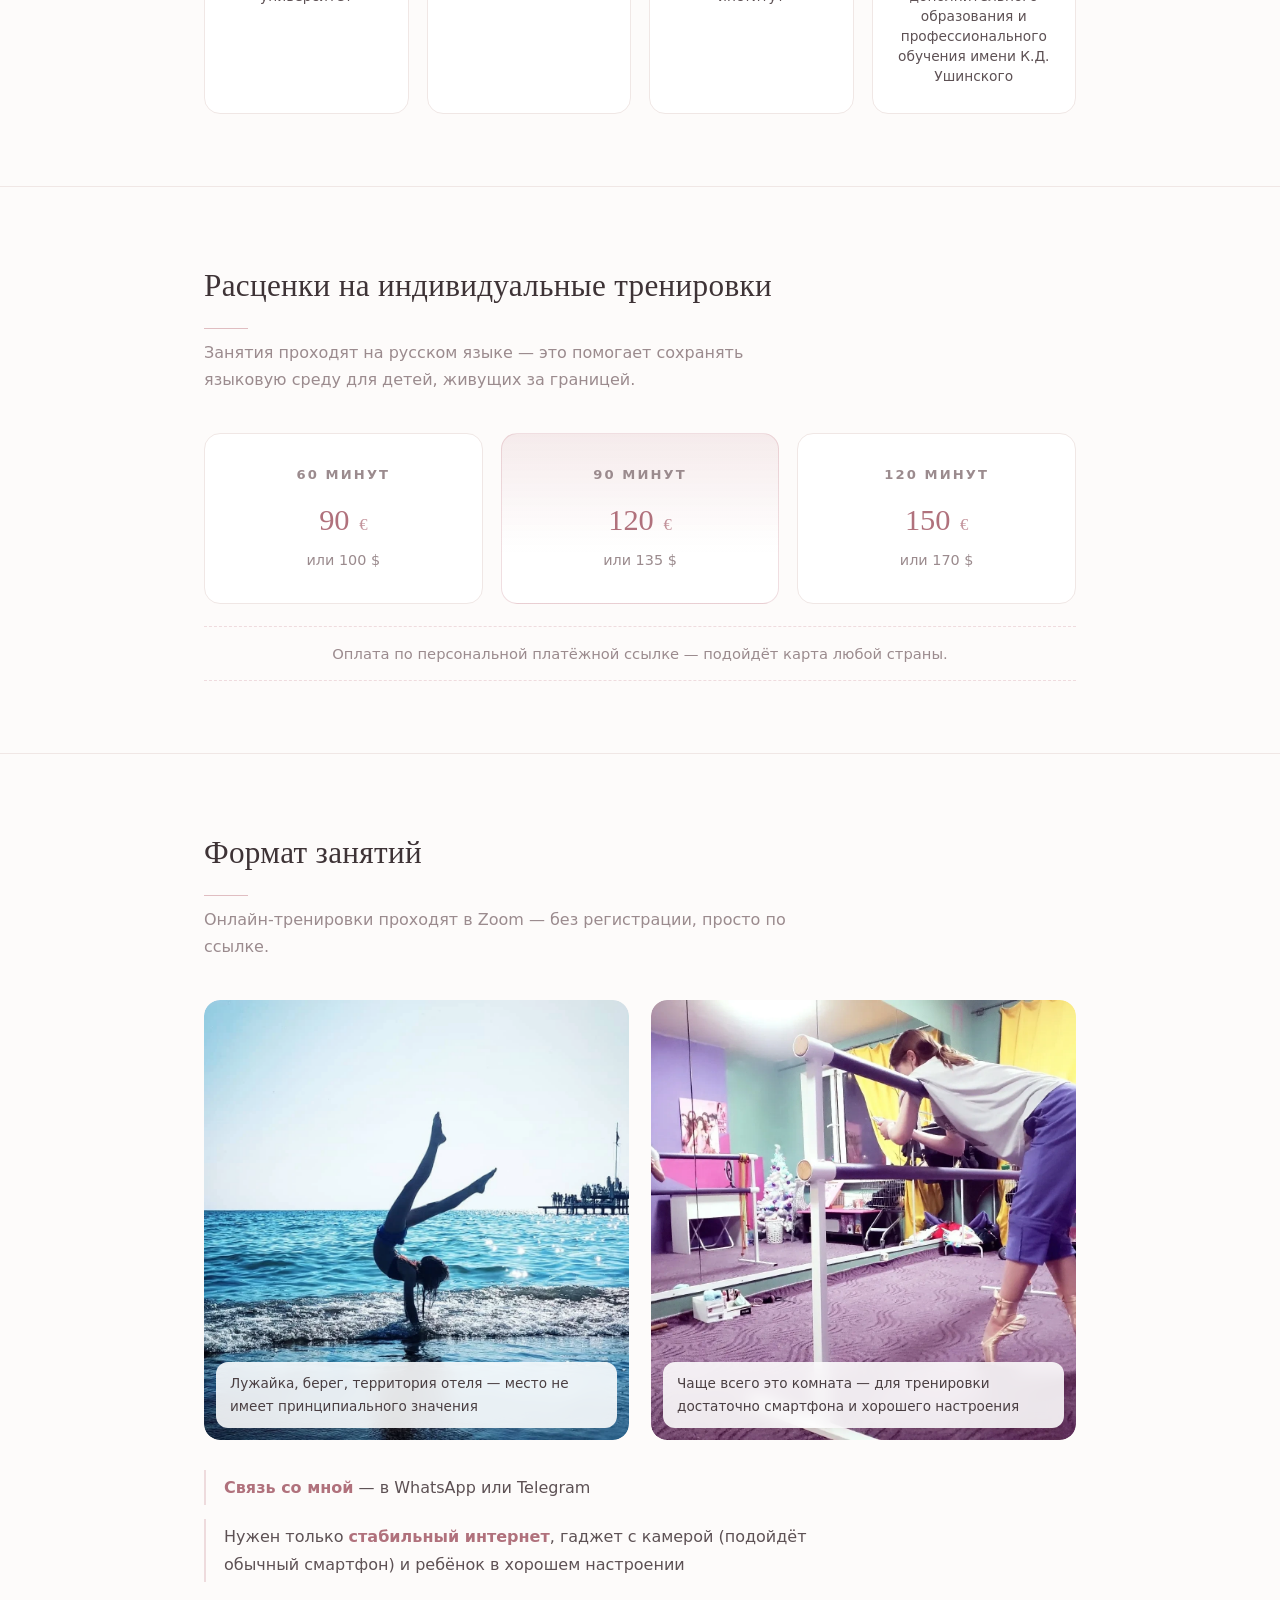
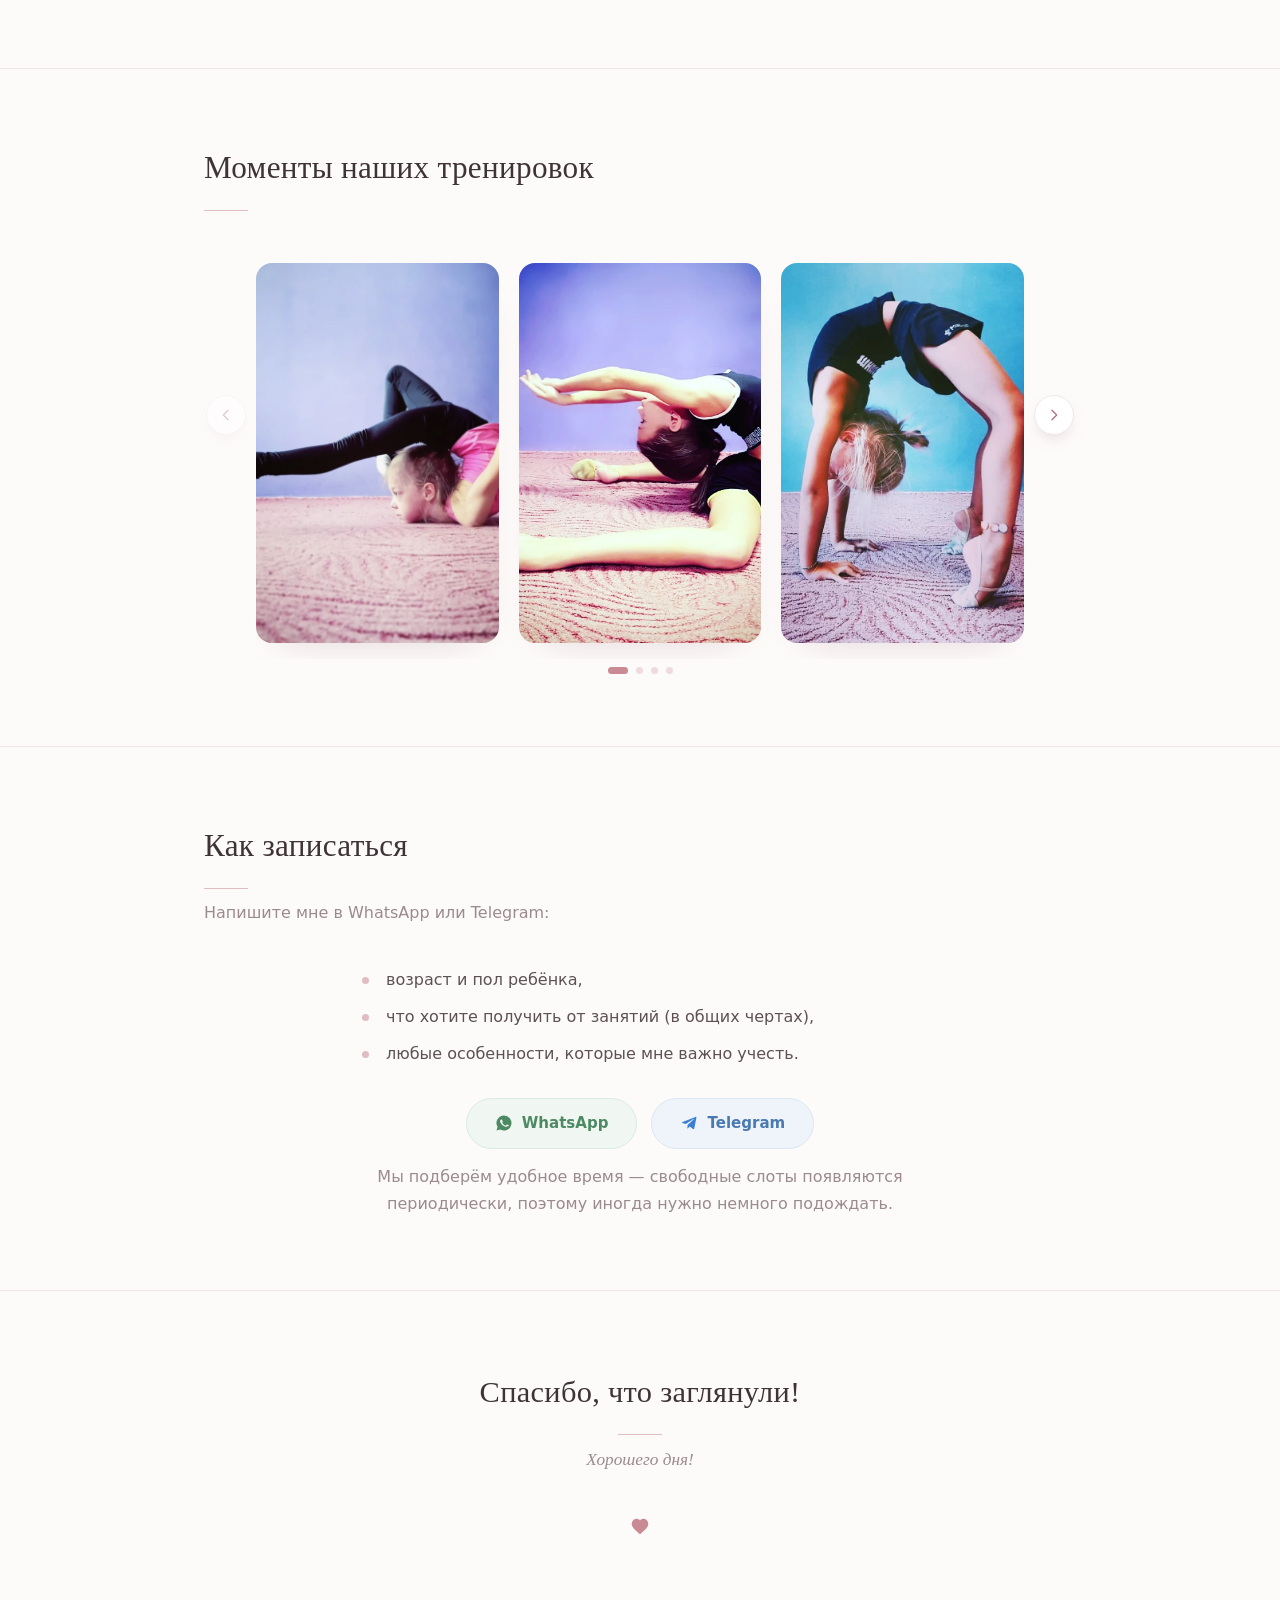
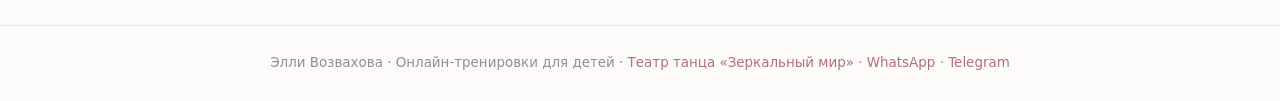
==== commit 8b7eb9f0: "Убраны плашка с языками и нумерация блоков" ====
--- a/index.html
+++ b/index.html
@@ -22,7 +22,6 @@
     <div class="badges">
       <span class="badge"><svg viewBox="0 0 24 24"><path d="M12 3 2 8l10 5 8-4v6"/><path d="M6 10.5V15c0 1.5 2.7 3 6 3s6-1.5 6-3v-4.5"/></svg>15+ лет практики</span>
       <span class="badge"><svg viewBox="0 0 24 24"><circle cx="12" cy="12" r="9"/><path d="M3 12h18M12 3c2.5 2.7 3.8 5.7 3.8 9s-1.3 6.3-3.8 9c-2.5-2.7-3.8-5.7-3.8-9S9.5 5.7 12 3z"/></svg>Онлайн по всему миру</span>
-      <span class="badge"><svg viewBox="0 0 24 24"><path d="M4 6a3 3 0 0 1 3-3h10a3 3 0 0 1 3 3v7a3 3 0 0 1-3 3H9l-5 4V6z"/></svg>RU · EN · FR · ES</span>
     </div>
   </div>
 </section>
@@ -31,7 +30,6 @@
 <section>
   <div class="wrap">
     <div class="sec-head">
-      <span class="num">1</span>
       <h2>Моя специализация — <span class="hl">ранняя профподготовка</span></h2>
       <p>Во всех направлениях спорта и танцев — от фундамента до профессионального уровня.</p>
     </div>
@@ -52,7 +50,6 @@
       <div class="pic"><img src="i.webp" alt="Девочки сидят на краю сцены в ряд"></div>
       <div class="txt">
         <div class="sec-head" style="text-align:left">
-          <span class="num">2</span>
           <h2>Более <span class="hl">2000 учеников</span></h2>
         </div>
         <p class="big">Результаты соответствуют целям: поступления в топовые танцевальные и спортивные учебные заведения, призовые места на соревнованиях, отработка сложных элементов и доведение номеров до профессионального уровня.</p>
@@ -70,7 +67,6 @@
       <div class="pic"><img src="i8.webp" alt="Девочка сидит на полу, за спиной — балетный станок"></div>
       <div class="txt">
         <div class="sec-head" style="text-align:left">
-          <span class="num">3</span>
           <h2>Методика, <span class="hl">проверенная практикой</span></h2>
         </div>
         <p>В основе работы — современные педагогические подходы и принципы детской психологии. За 15+ лет практики я выстроила систему, где каждый элемент направлен на устойчивый прогресс ребёнка.</p>
@@ -85,7 +81,6 @@
 <section id="edu">
   <div class="wrap">
     <div class="sec-head">
-      <span class="num">4</span>
       <h2>Моё образование</h2>
     </div>
     <div class="edu-grid">
@@ -101,7 +96,6 @@
 <section id="price">
   <div class="wrap">
     <div class="sec-head">
-      <span class="num">5</span>
       <h2>Расценки на индивидуальные тренировки</h2>
       <p>Занятия проходят на русском языке — это помогает сохранять языковую среду для детей, живущих за границей.</p>
     </div>
@@ -117,7 +111,6 @@
 <section id="format">
   <div class="wrap">
     <div class="sec-head">
-      <span class="num">6</span>
       <h2>Формат занятий</h2>
       <p>Онлайн-тренировки проходят в Zoom — без регистрации, просто по ссылке.</p>
     </div>
@@ -166,7 +159,6 @@
 <section id="signup">
   <div class="wrap">
     <div class="sec-head">
-      <span class="num">7</span>
       <h2>Как записаться</h2>
       <p>Напишите мне в WhatsApp или Telegram:</p>
     </div>
@@ -187,7 +179,6 @@
 <section class="thanks">
   <div class="wrap">
     <div class="sec-head center">
-      <span class="num">8</span>
       <h2>Спасибо, что заглянули!</h2>
       <p>Хорошего дня!</p>
     </div>
--- a/base.css
+++ b/base.css
@@ -64,13 +64,6 @@
 /* ---------- section headers ---------- */
 .sec-head{margin-bottom:40px}
 .sec-head.center{text-align:center}
-.sec-head .num{
-  display:inline-flex;align-items:center;justify-content:center;
-  width:34px;height:34px;border-radius:50%;
-  border:1px solid var(--accent-line);color:var(--accent-deep);
-  font-size:.82rem;font-family:Georgia,serif;margin-bottom:16px;
-  background:var(--accent-soft);
-}
 .sec-head h2{font-size:clamp(1.45rem,3vw,1.95rem)}
 .sec-head p{color:var(--text-soft);max-width:600px;margin-top:10px;font-weight:300}
 .sec-head.center p{margin-left:auto;margin-right:auto}
@@ -89,14 +82,12 @@
 .row.rev{grid-template-columns:1.05fr 1fr}
 .row.rev .pic{order:2}
 .pic{overflow:hidden;border-radius:18px;box-shadow:0 24px 44px -26px rgba(160,110,120,.3)}
-.pic img{width:100%;aspect-ratio:4/5;object-fit:cover;border-radius:18px;transition:transform .7s cubic-bezier(.25,.8,.35,1)}
+.pic img{width:100%;aspect-ratio:4/5;max-height:min(64vh,520px);object-fit:cover;border-radius:18px;transition:transform .7s cubic-bezier(.25,.8,.35,1)}
 .row .txt p{margin-bottom:14px;color:#5d5154}
 .row .txt p:last-child{margin-bottom:0}
 .row .txt .big{font-size:1.06rem;color:var(--text);font-weight:600}
 .hl{color:var(--accent-deep);font-weight:600}
 /* плавное приближение фото */
-.pic{overflow:hidden;border-radius:18px;box-shadow:0 24px 44px -26px rgba(160,110,120,.3)}
-.pic img{width:100%;aspect-ratio:4/5;object-fit:cover;border-radius:18px;transition:transform .7s cubic-bezier(.25,.8,.35,1)}
 a.link{color:var(--accent-deep);text-decoration:none;border-bottom:1px solid var(--accent-line);transition:border-color .2s}
 a.link:hover{border-color:var(--accent-deep)}
 .it{font-family:Georgia,'Times New Roman',serif;font-style:italic;font-weight:500}
--- a/style.css
+++ b/style.css
@@ -35,7 +35,7 @@
 /* ---------- format ---------- */
 .duo{display:grid;grid-template-columns:1fr 1fr;gap:22px}
 .duo figure{position:relative;border-radius:16px;overflow:hidden}
-.duo img{width:100%;aspect-ratio:3/4;object-fit:cover;border-radius:16px;
+.duo img{width:100%;aspect-ratio:3/4;max-height:min(56vh,440px);object-fit:cover;border-radius:16px;
   box-shadow:0 20px 38px -24px rgba(160,110,120,.3);
   transition:transform .8s cubic-bezier(.25,.8,.35,1)}
 .duo figure:hover img{transform:scale(1.045)}
@@ -92,7 +92,7 @@
 .car-viewport.dragging .car-inner{transition:none}
 .car-inner img{
   flex:0 0 auto;min-width:0;
-  width:calc((100% - 40px)/3);height:380px;object-fit:cover;
+  width:calc((100% - 40px)/3);height:min(380px,52vh);object-fit:cover;
   border-radius:16px;
   box-shadow:0 18px 36px -24px rgba(160,110,120,.32);
   user-select:none;-webkit-user-drag:none;
@@ -121,10 +121,33 @@
   .edu-grid{grid-template-columns:repeat(2,1fr)}
   section{padding:52px 0}
   .car{padding:0 12px}
-  .car-inner img{width:calc((100% - 14px)/1.25)}
+  .car-inner img{width:calc((100% - 14px)/1.25);height:min(300px,46vh)}
   .car-inner{gap:14px}
 }
 @media (max-width:480px){
   .edu-grid{grid-template-columns:1fr 1fr}
   .edu img{height:64px}
 }
+
+/* ---------- невысокие и квадратные экраны (десктоп) ---------- */
+@media (max-height:820px) and (min-width:861px){
+  section{padding:48px 0}
+  .hero{padding:48px 0 30px}
+  .portrait{width:min(230px,56vw)}
+  .portrait-box{margin-top:28px}
+  .badges{margin-top:24px}
+  .pic img{max-height:min(56vh,440px)}
+  .duo img{max-height:min(48vh,380px)}
+  .car-inner img{height:min(320px,46vh)}
+  .edu-grid{gap:14px}
+  .sec-head{margin-bottom:30px}
+}
+
+/* ---------- очень низкие окна (ноут в половине экрана и т.п.) ---------- */
+@media (max-height:640px){
+  .pic img{max-height:min(52vh,360px)}
+  .duo img{max-height:44vh}
+  .car-inner img{height:38vh}
+  .portrait{width:min(190px,48vw)}
+  .row{gap:34px}
+}
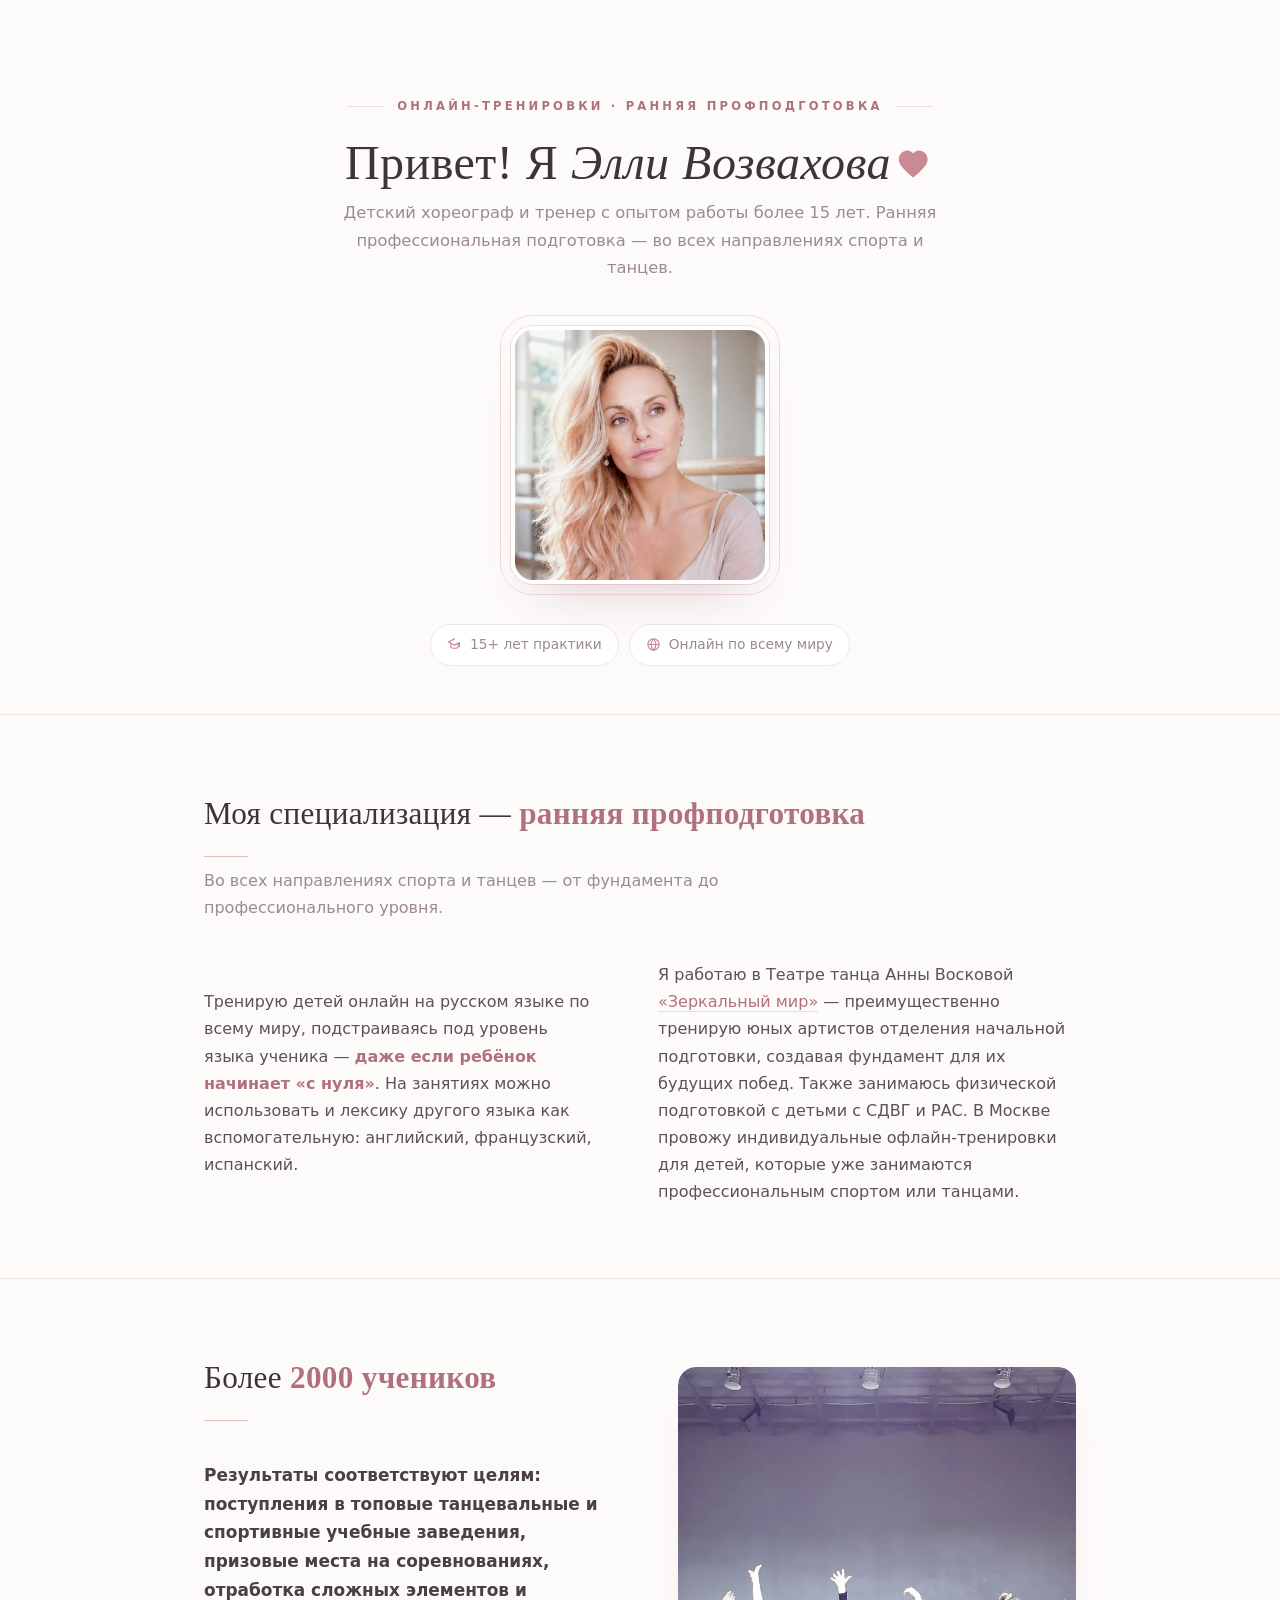
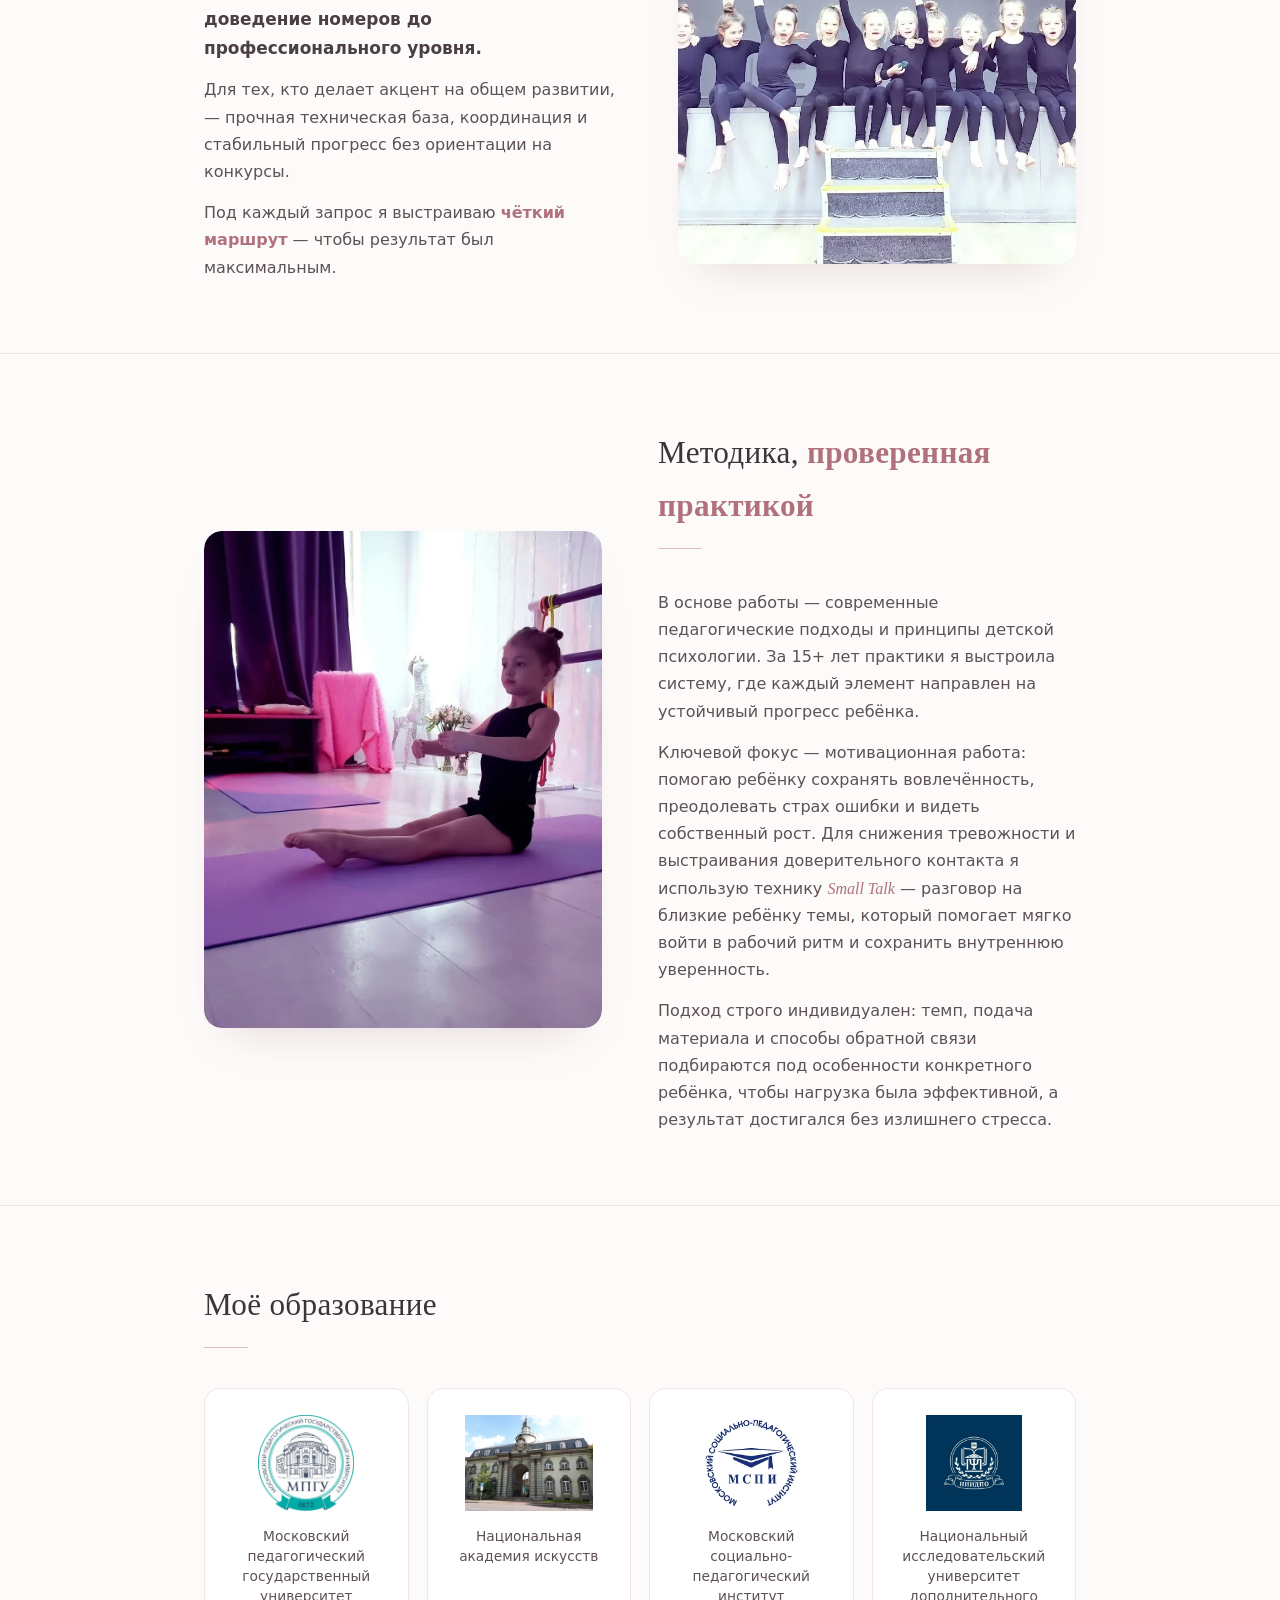
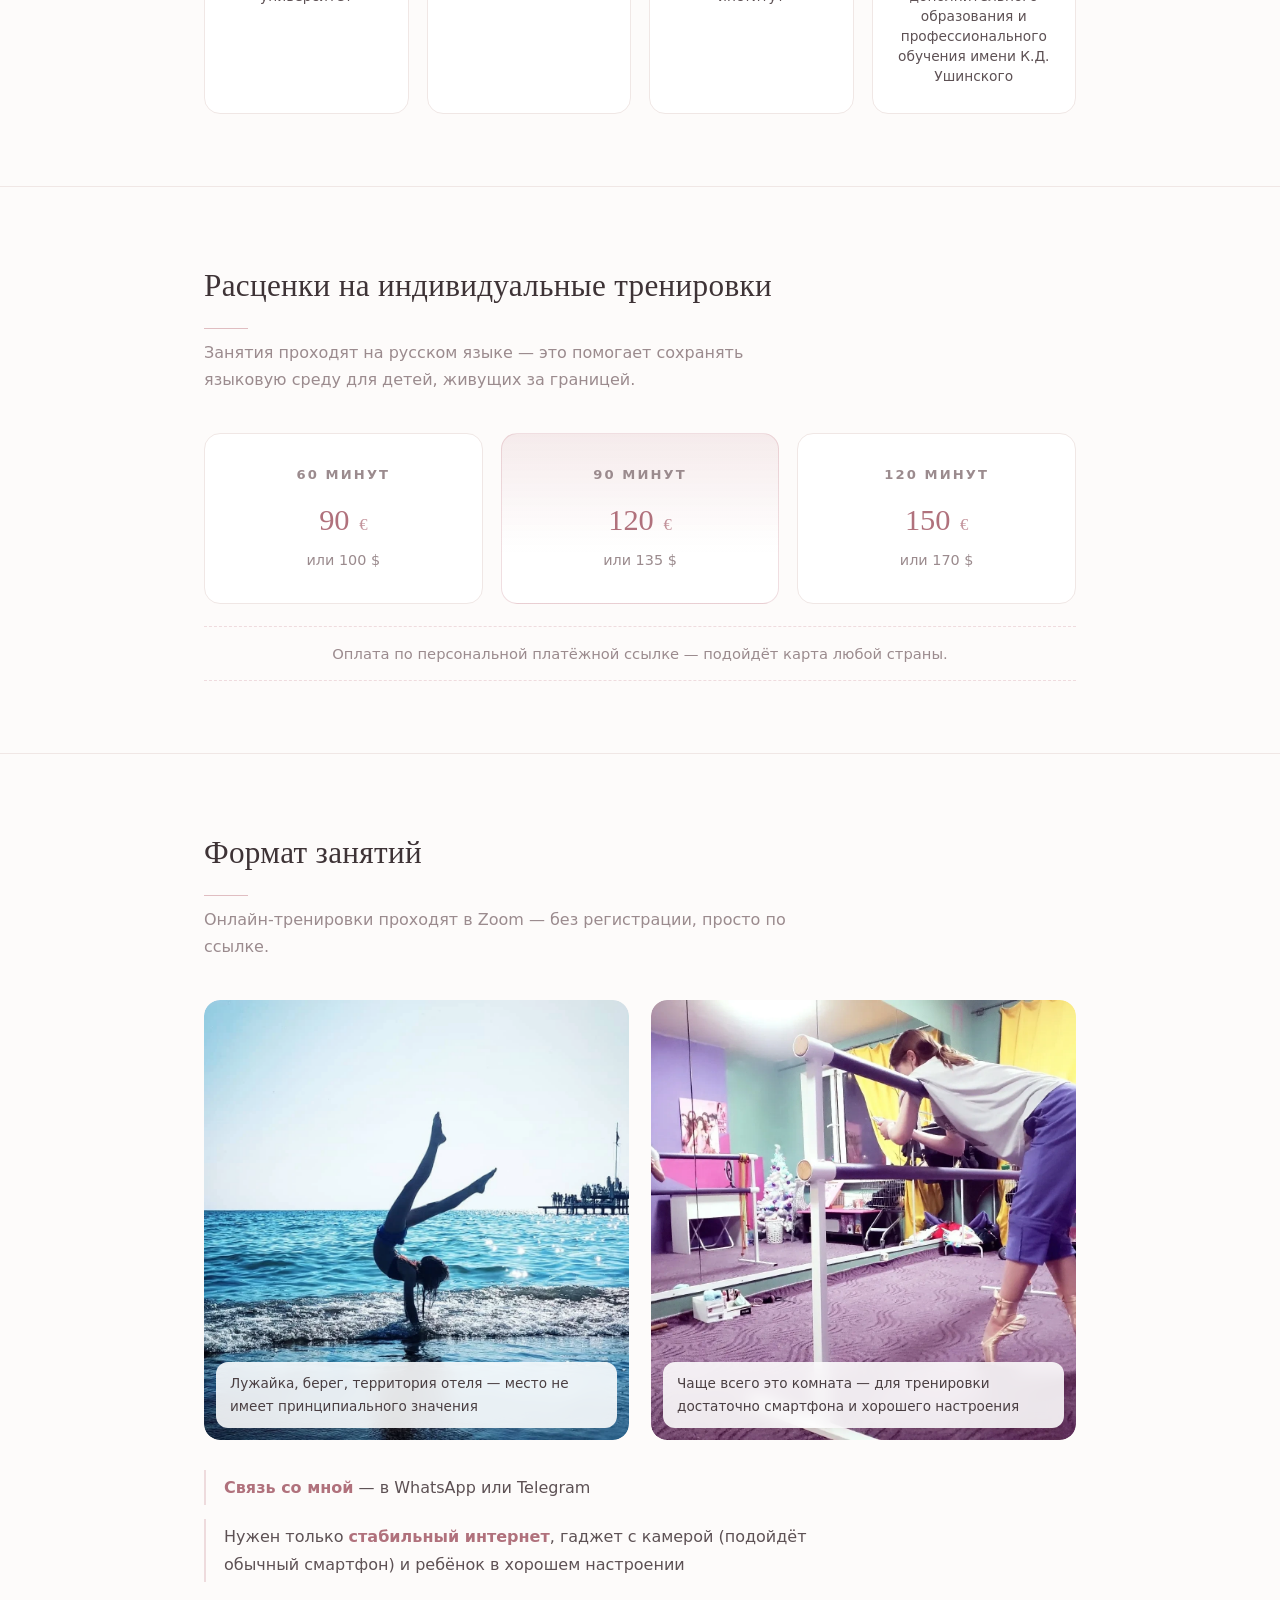
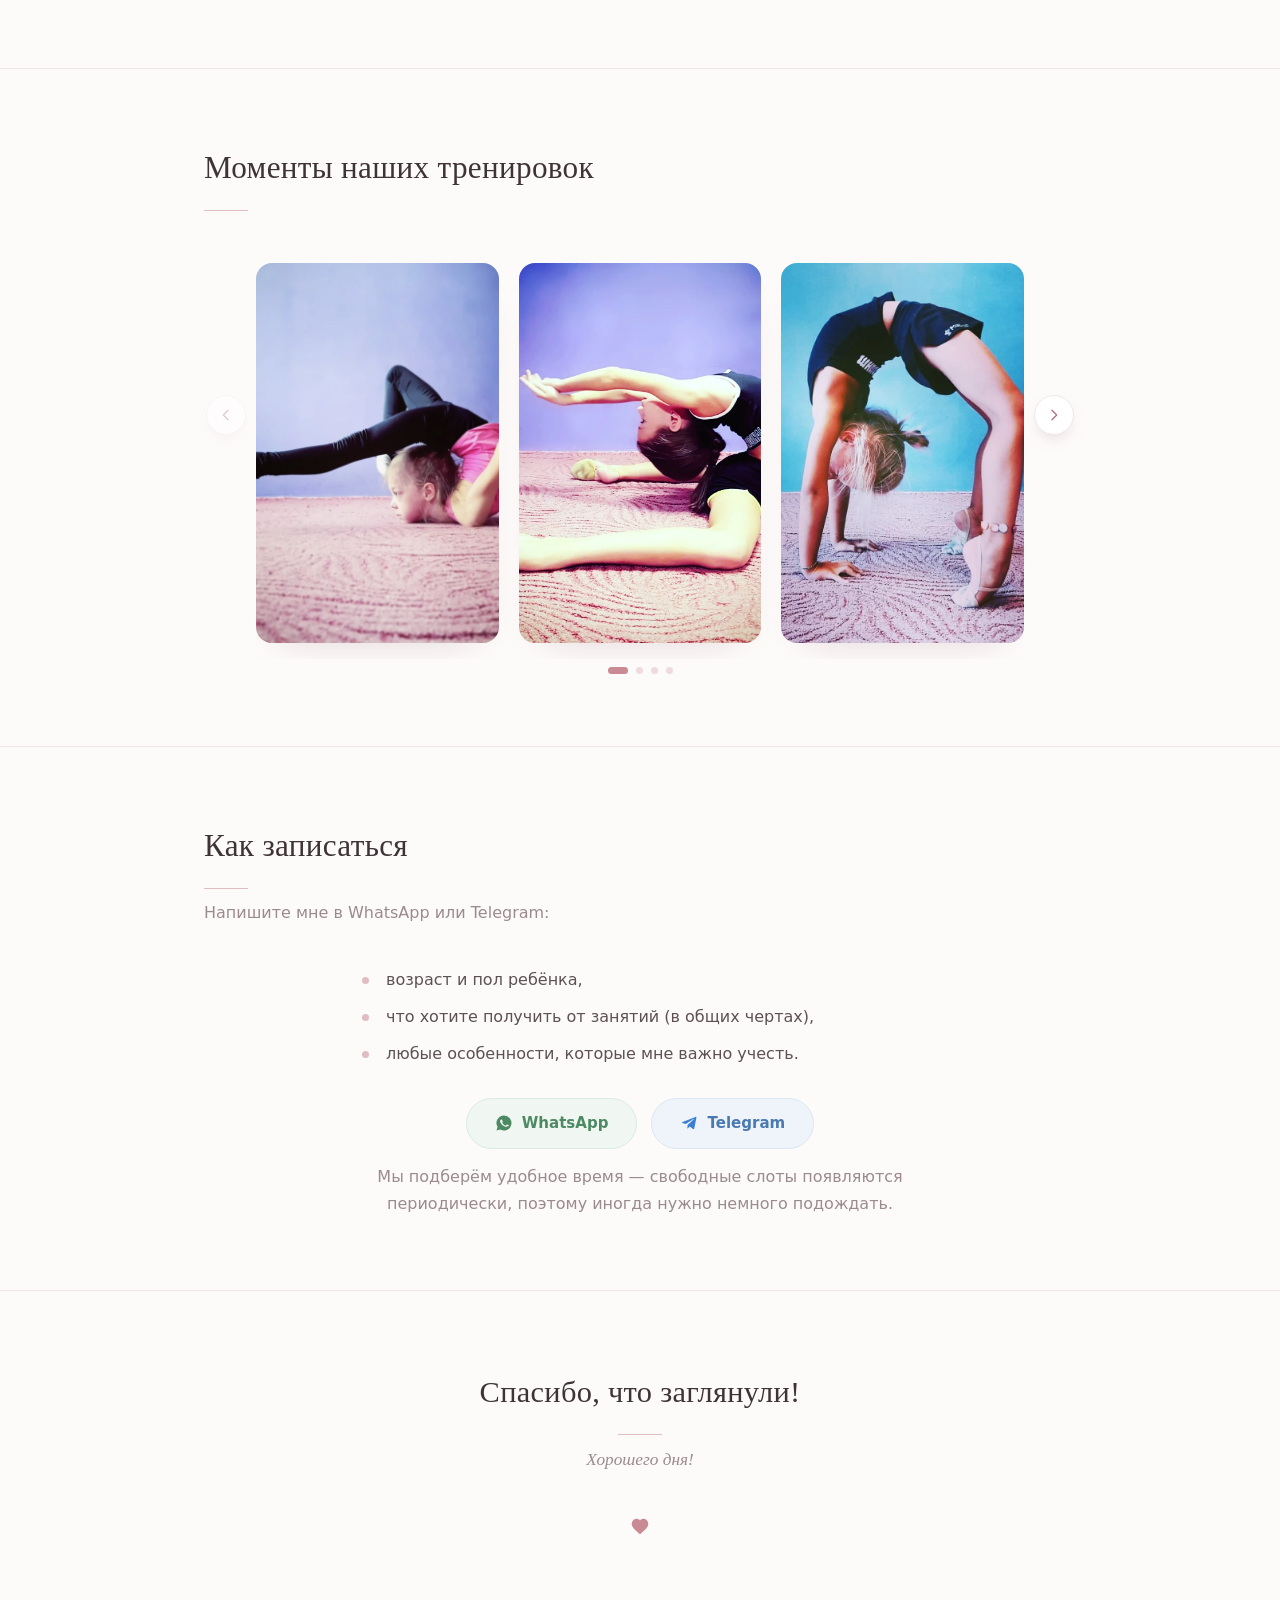
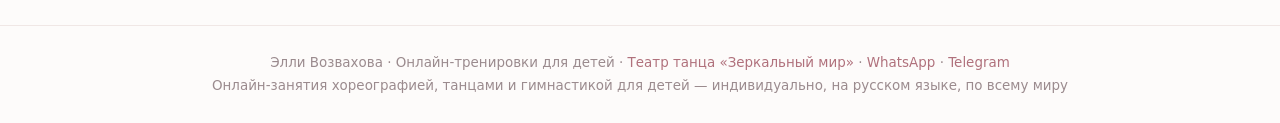
==== commit 8e34283a: "SEO: оптимизация title/description, JSON-LD разметка, ключевые фразы в футере" ====
--- a/index.html
+++ b/index.html
@@ -3,12 +3,41 @@
 <head>
 <meta charset="UTF-8">
 <meta name="viewport" content="width=device-width, initial-scale=1.0">
-<title>Элли Возвахова — онлайн-тренировки для детей</title>
-<meta name="description" content="Онлайн-тренировки с Элли Возваховой. Ранняя профессиональная подготовка детей во всех направлениях спорта и танцев — по всему миру на русском языке.">
+<title>Элли Возвахова — детский хореограф | Онлайн-тренировки для детей</title>
+<meta name="description" content="Онлайн-тренировки для детей с детским хореографом Элли Возваховой: занятия танцами, хореографией и гимнастикой на русском языке по всему миру. Индивидуальные занятия онлайн.">
+<link rel="canonical" href="https://elly-dance.ru/">
+<meta property="og:title" content="Элли Возвахова — детский хореограф | Онлайн-тренировки для детей">
+<meta property="og:description" content="Занятия танцами, хореографией и гимнастикой для детей онлайн — на русском языке по всему миру. Детский хореограф с опытом 15+ лет.">
+<meta property="og:url" content="https://elly-dance.ru/">
+<meta property="og:type" content="website">
+<meta property="og:locale" content="ru_RU">
+<meta name="robots" content="index, follow">
 <link rel="icon" href="data:image/svg+xml,%3Csvg xmlns='http://www.w3.org/2000/svg' viewBox='0 0 24 24'%3E%3Cpath fill='%23c98a94' d='M12 21c-5.5-4.6-9-7.9-9-11.5C3 6.5 5.4 4 8.4 4c1.6 0 3 .8 3.6 2 .6-1.2 2-2 3.6-2 3 0 5.4 2.5 5.4 5.5 0 3.6-3.5 6.9-9 11.5z'/%3E%3C/svg%3E">
 <link rel="stylesheet" href="base.css">
 <link rel="stylesheet" href="style.css">
 <script>document.documentElement.classList.add('js')</script>
+<script type="application/ld+json">
+{
+  "@context": "https://schema.org",
+  "@type": "Person",
+  "name": "Элли Возвахова",
+  "url": "https://elly-dance.ru/",
+  "jobTitle": "Детский хореограф и тренер",
+  "description": "Онлайн-тренировки для детей: хореография, танцы, гимнастика. Ранняя профессиональная подготовка на русском языке по всему миру.",
+  "knowsAbout": [
+    "детская хореография",
+    "танцы для детей онлайн",
+    "гимнастика для детей",
+    "растяжка для детей",
+    "художественная гимнастика",
+    "подготовка к танцевальным конкурсам",
+    "физическая подготовка юных артистов"
+  ],
+  "areaServed": { "@type": "Place", "name": "Весь мир (онлайн)" },
+  "inLanguage": "ru",
+  "worksFor": { "@type": "Organization", "name": "Театр танца «Зеркальный мир»" }
+}
+</script>
 </head>
 <body>
 
@@ -188,6 +217,7 @@
 
 <footer>
   <p>Элли Возвахова · Онлайн-тренировки для детей · <a href="https://zerkalnymir.ru/" target="_blank" rel="noopener">Театр танца «Зеркальный мир»</a> · <a href="https://wa.me/79687102570" target="_blank" rel="noopener">WhatsApp</a> · <a href="https://t.me/Elly_Vaha" target="_blank" rel="noopener">Telegram</a></p>
+  <p>Онлайн-занятия хореографией, танцами и гимнастикой для детей — индивидуально, на русском языке, по всему миру</p>
 </footer>
 
 <script src="script.js"></script>
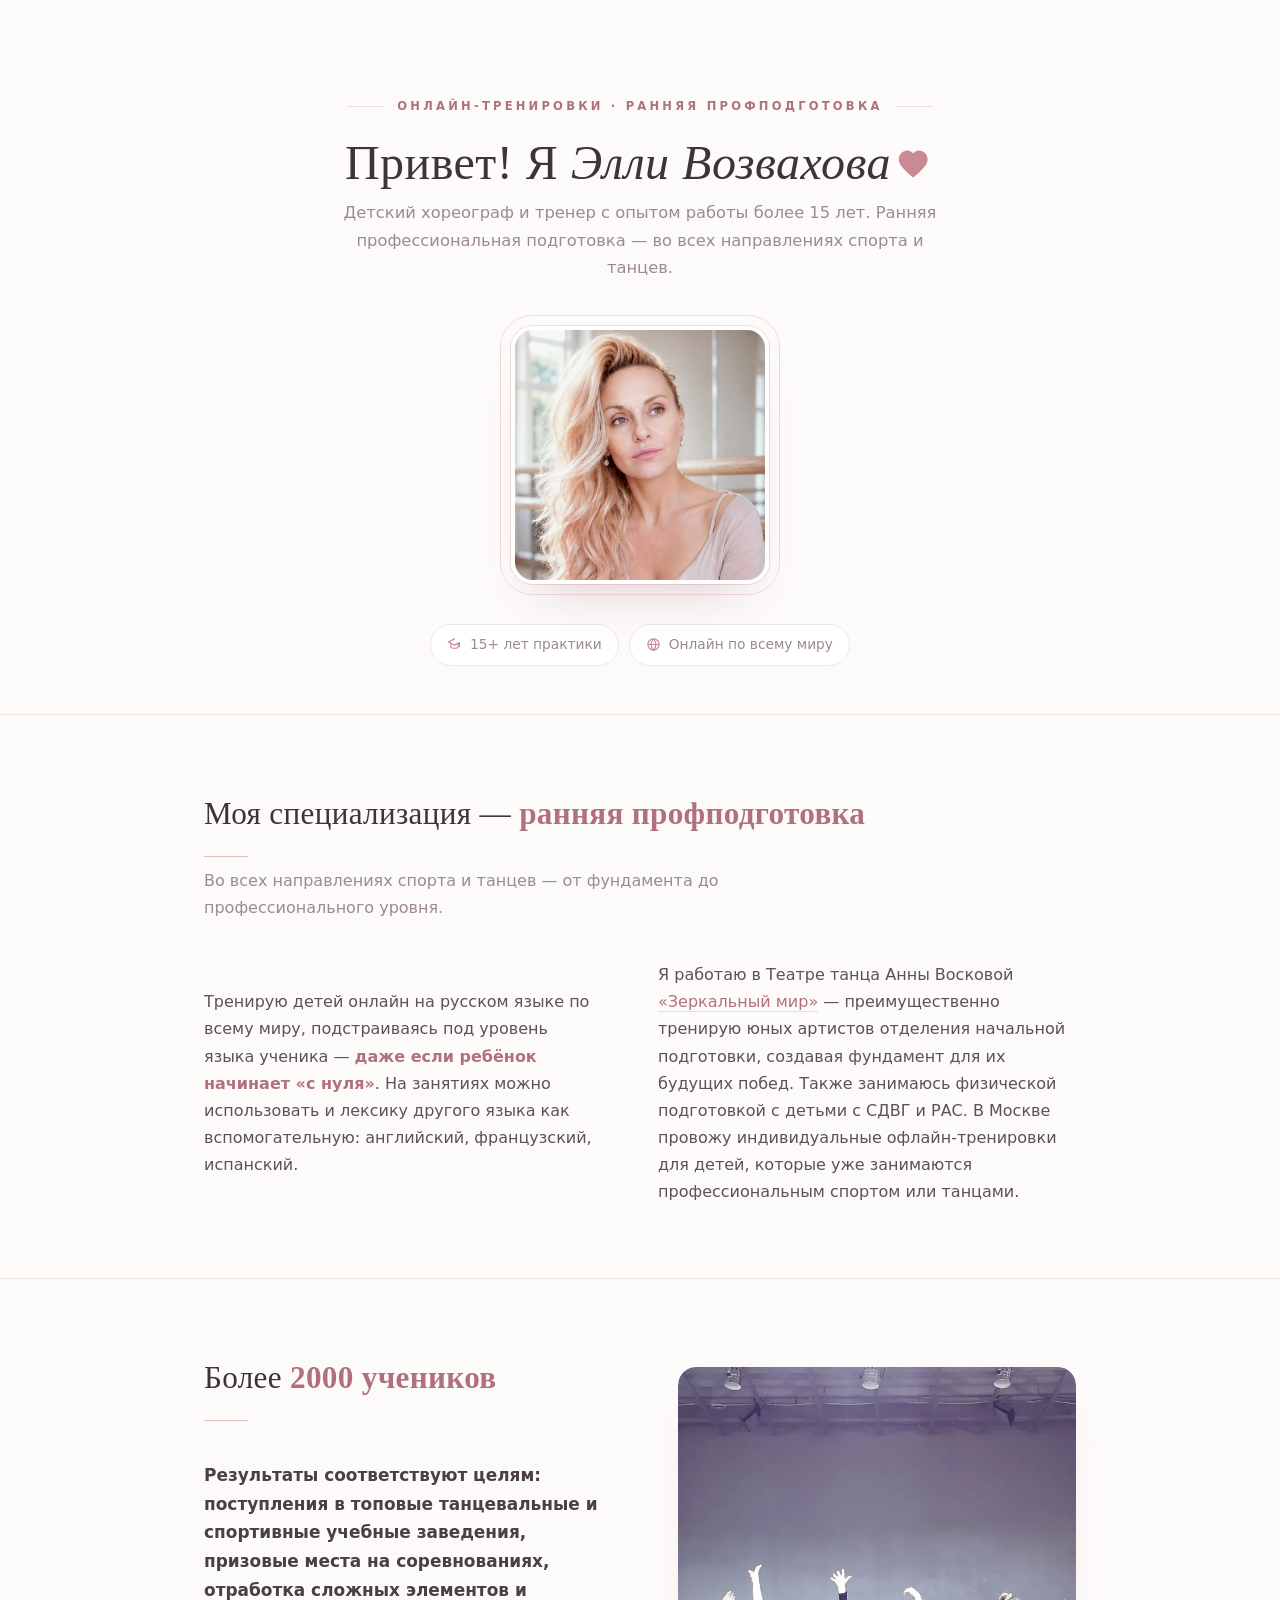
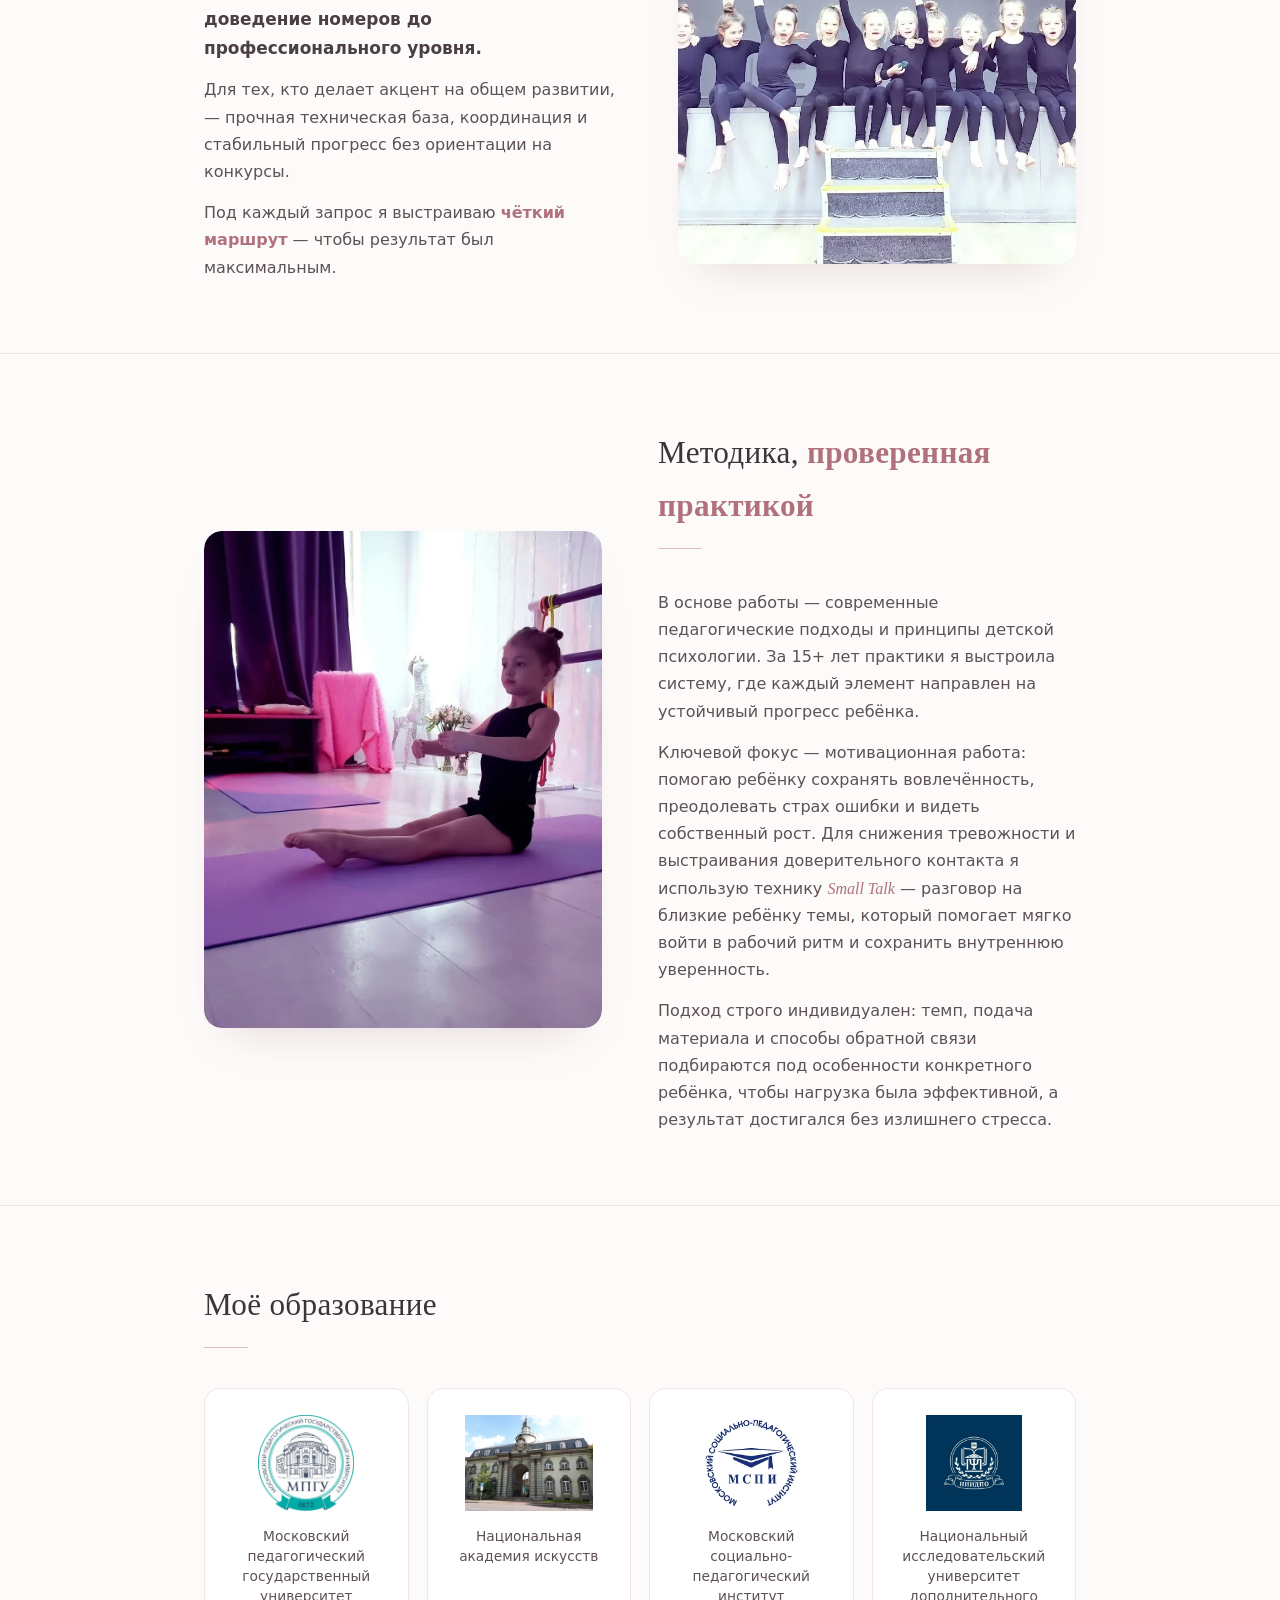
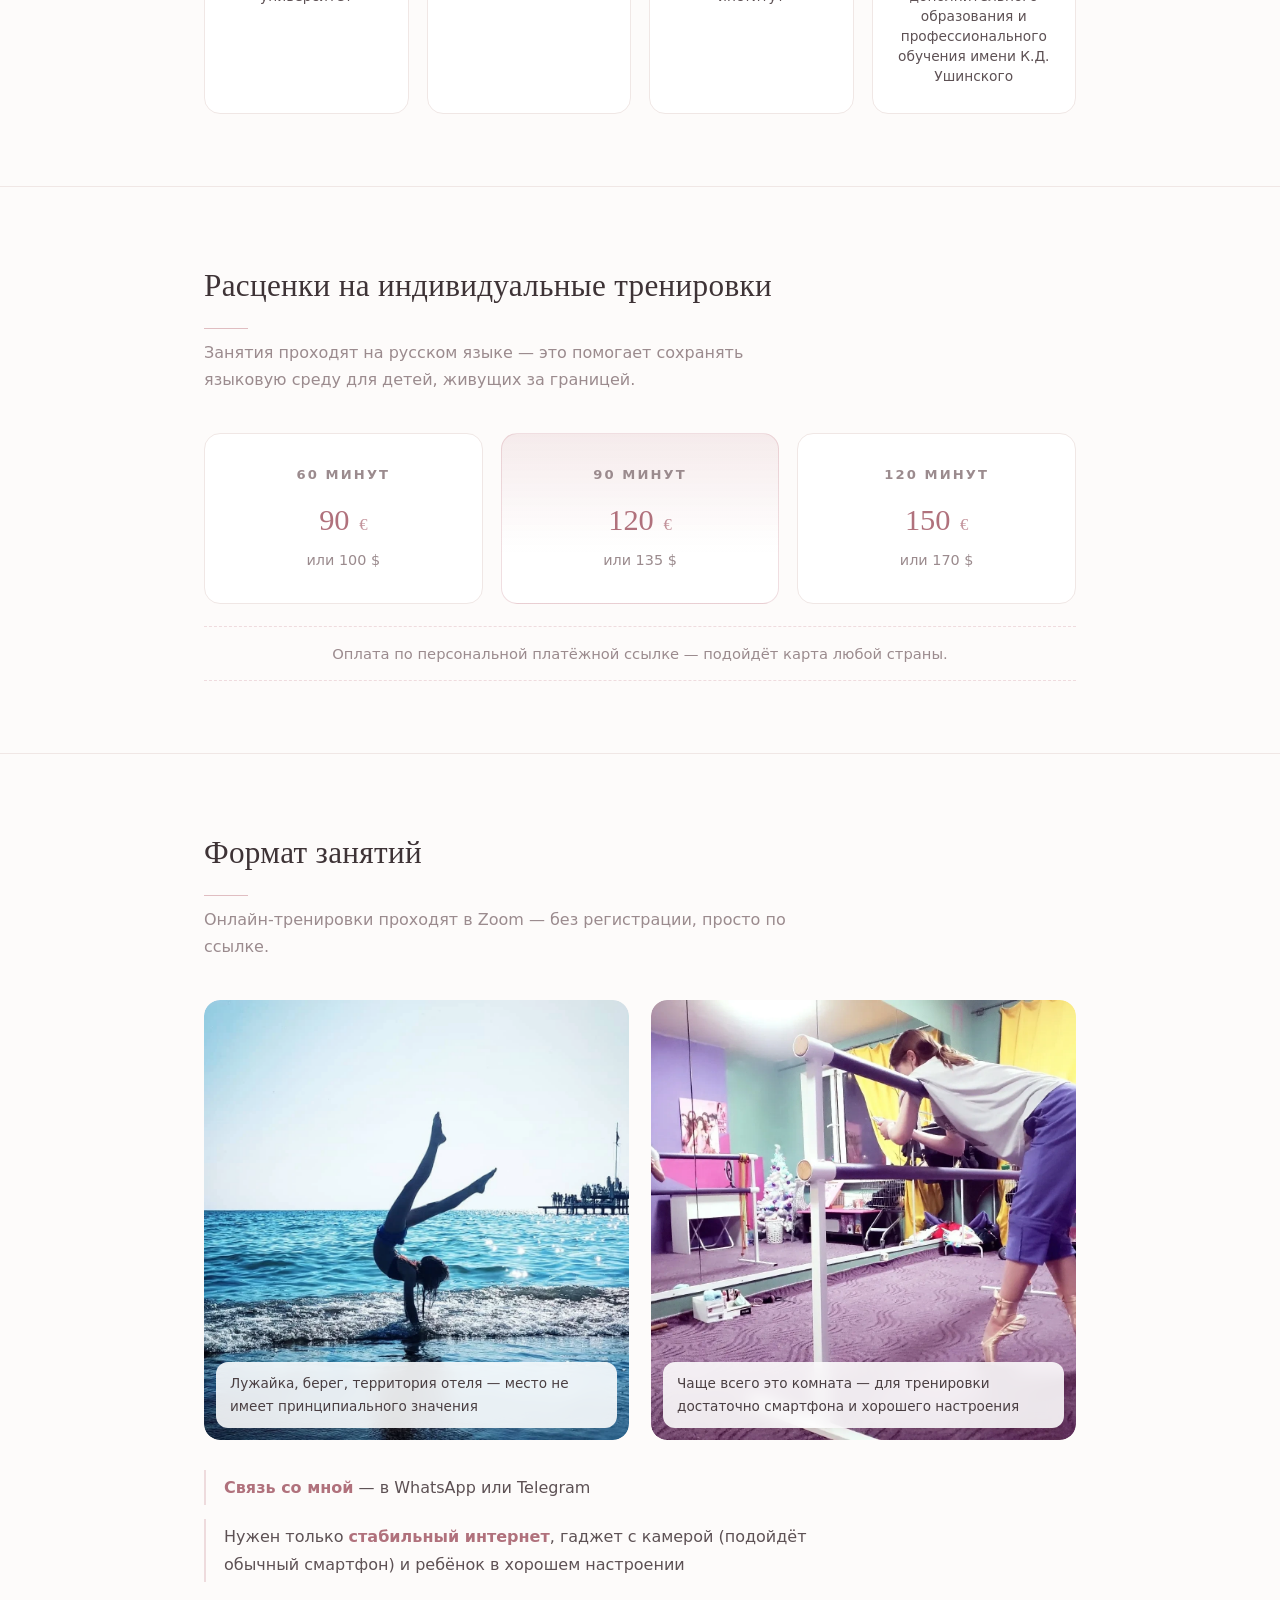
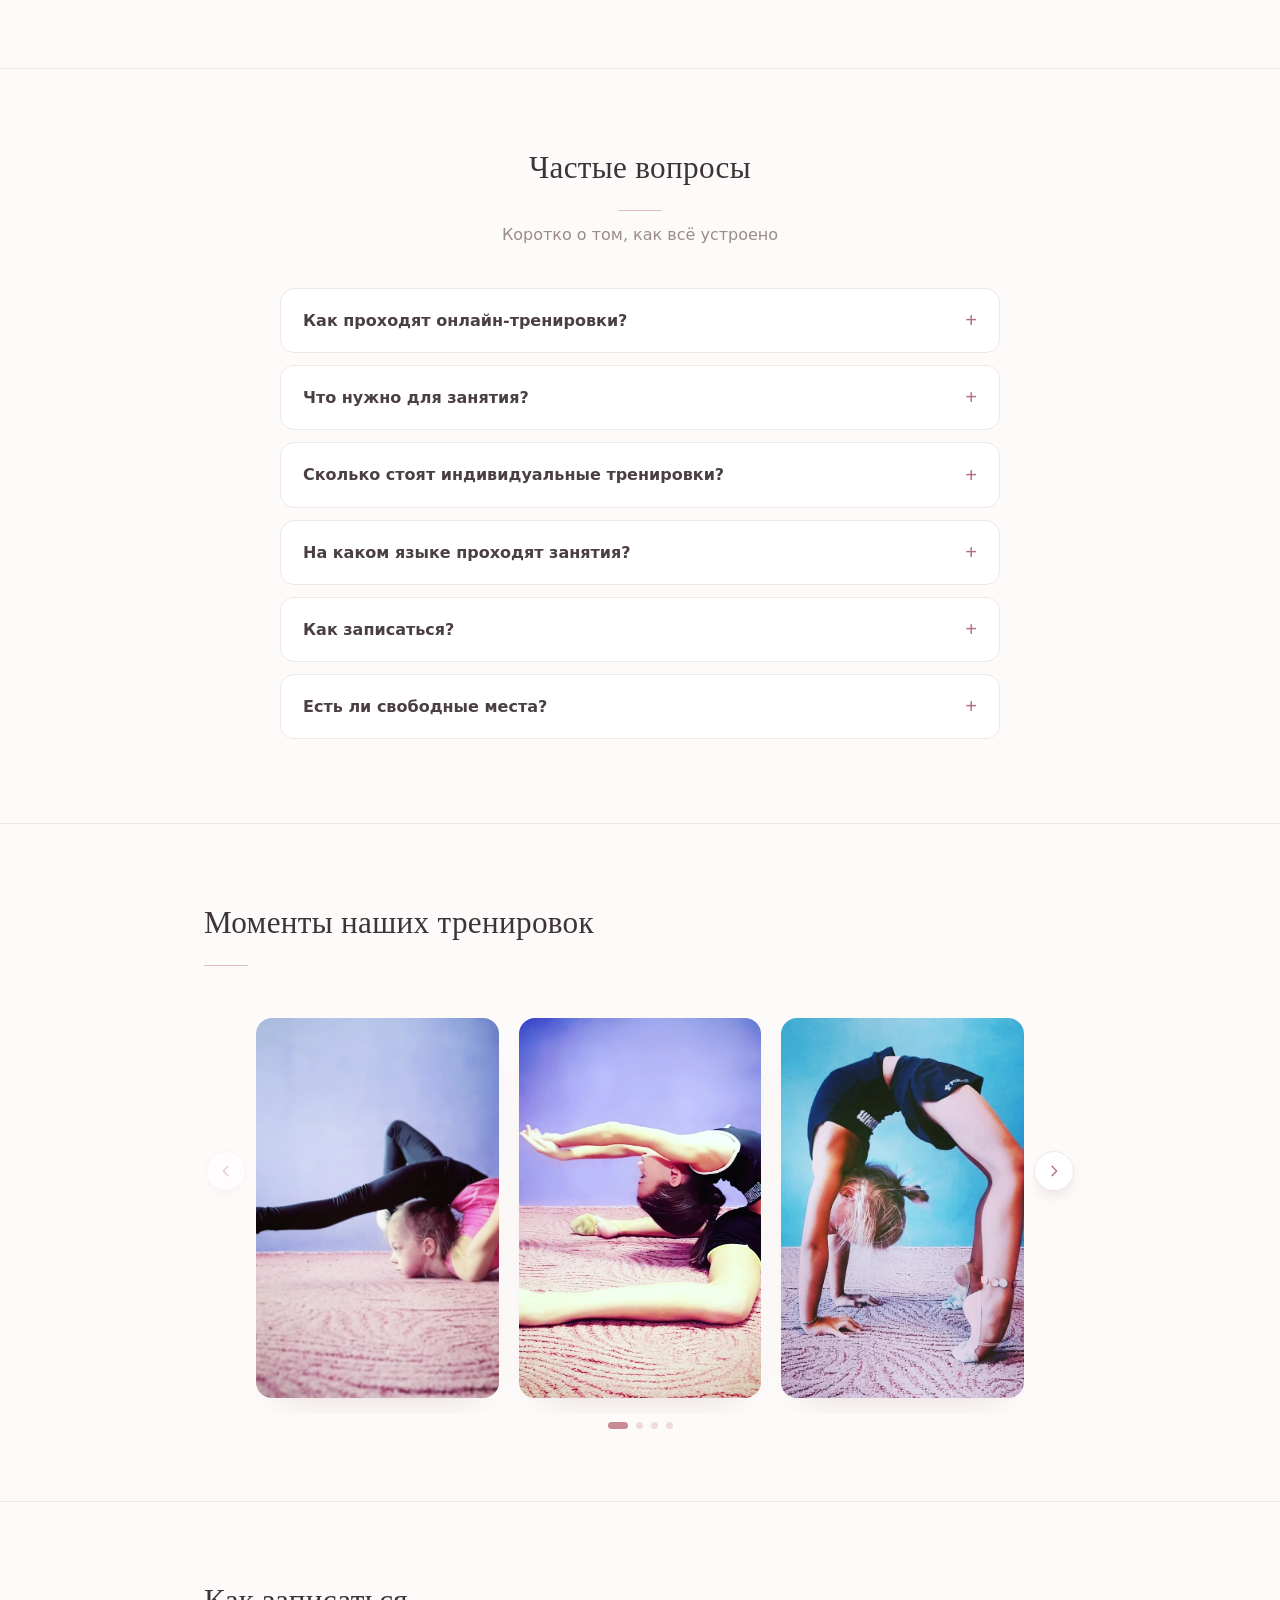
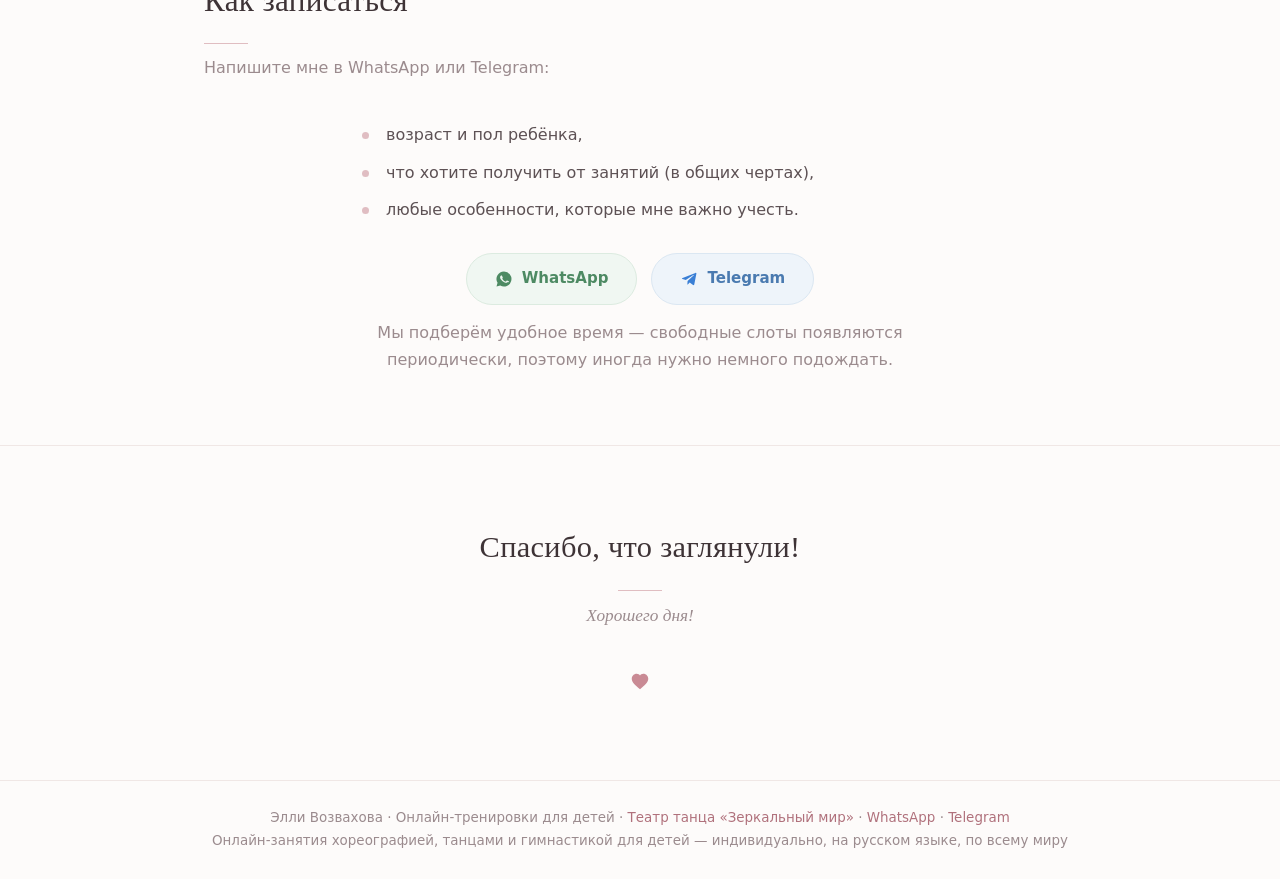
==== commit 5c7d5aec: "FAQ-раздел с разметкой FAQPage для поисковиков" ====
--- a/index.html
+++ b/index.html
@@ -38,6 +38,44 @@
   "worksFor": { "@type": "Organization", "name": "Театр танца «Зеркальный мир»" }
 }
 </script>
+<script type="application/ld+json">
+{
+  "@context": "https://schema.org",
+  "@type": "FAQPage",
+  "mainEntity": [
+    {
+      "@type": "Question",
+      "name": "Как проходят онлайн-тренировки?",
+      "acceptedAnswer": { "@type": "Answer", "text": "Онлайн-тренировки проходят в Zoom — без регистрации, просто по ссылке. Заниматься можно где угодно: чаще всего это комната — для тренировки достаточно смартфона и хорошего настроения." }
+    },
+    {
+      "@type": "Question",
+      "name": "Что нужно для занятия?",
+      "acceptedAnswer": { "@type": "Answer", "text": "Только стабильный интернет и гаджет с камерой — подойдёт обычный смартфон." }
+    },
+    {
+      "@type": "Question",
+      "name": "Сколько стоят индивидуальные тренировки?",
+      "acceptedAnswer": { "@type": "Answer", "text": "60 минут — 90 € (или 100 $), 90 минут — 120 € (или 135 $), 120 минут — 150 € (или 170 $). Оплата по персональной платёжной ссылке — подойдёт карта любой страны." }
+    },
+    {
+      "@type": "Question",
+      "name": "На каком языке проходят занятия?",
+      "acceptedAnswer": { "@type": "Answer", "text": "На русском языке — по всему миру, подстраиваясь под уровень языка ученика. При необходимости можно использовать и лексику другого языка как вспомогательную: английский, французский, испанский." }
+    },
+    {
+      "@type": "Question",
+      "name": "Как записаться?",
+      "acceptedAnswer": { "@type": "Answer", "text": "Напишите в WhatsApp или Telegram: возраст и пол ребёнка, что хотите получить от занятий (в общих чертах) и любые особенности, которые важно учесть. Мы подберём удобное время." }
+    },
+    {
+      "@type": "Question",
+      "name": "Есть ли свободные места?",
+      "acceptedAnswer": { "@type": "Answer", "text": "Свободные слоты появляются периодически, поэтому иногда нужно немного подождать — напишите, и мы найдём ближайшее время." }
+    }
+  ]
+}
+</script>
 </head>
 <body>
 
@@ -157,6 +195,42 @@
       <li><b>Связь со мной</b> — в WhatsApp или Telegram</li>
       <li>Нужен только <b>стабильный интернет</b>, гаджет с камерой (подойдёт обычный смартфон) и ребёнок в хорошем настроении</li>
     </ul>
+  </div>
+</section>
+
+<!-- ================= ЧАСТЫЕ ВОПРОСЫ ================= -->
+<section id="faq">
+  <div class="wrap">
+    <div class="sec-head center">
+      <h2>Частые вопросы</h2>
+      <p>Коротко о том, как всё устроено</p>
+    </div>
+    <div class="faq-list">
+      <details>
+        <summary>Как проходят онлайн-тренировки?</summary>
+        <p>Онлайн-тренировки проходят в Zoom — без регистрации, просто по ссылке. Заниматься можно где угодно: чаще всего это комната — для тренировки достаточно смартфона и хорошего настроения.</p>
+      </details>
+      <details>
+        <summary>Что нужно для занятия?</summary>
+        <p>Только стабильный интернет и гаджет с камерой — подойдёт обычный смартфон.</p>
+      </details>
+      <details>
+        <summary>Сколько стоят индивидуальные тренировки?</summary>
+        <p>60 минут — 90 € (или 100 $), 90 минут — 120 € (или 135 $), 120 минут — 150 € (или 170 $). Оплата по персональной платёжной ссылке — подойдёт карта любой страны.</p>
+      </details>
+      <details>
+        <summary>На каком языке проходят занятия?</summary>
+        <p>На русском языке — по всему миру, подстраиваясь под уровень языка ученика. При необходимости можно использовать и лексику другого языка как вспомогательную: английский, французский, испанский.</p>
+      </details>
+      <details>
+        <summary>Как записаться?</summary>
+        <p>Напишите в WhatsApp или Telegram: возраст и пол ребёнка, что хотите получить от занятий (в общих чертах) и любые особенности, которые важно учесть. Мы подберём удобное время.</p>
+      </details>
+      <details>
+        <summary>Есть ли свободные места?</summary>
+        <p>Свободные слоты появляются периодически, поэтому иногда нужно немного подождать — напишите, и мы найдём ближайшее время.</p>
+      </details>
+    </div>
   </div>
 </section>
 
--- a/style.css
+++ b/style.css
@@ -129,6 +129,16 @@
   .edu img{height:64px}
 }
 
+/* ---------- faq ---------- */
+.faq-list{max-width:720px;margin:0 auto}
+.faq-list details{background:var(--card);border:1px solid var(--border);border-radius:14px;padding:18px 22px;margin-bottom:12px;transition:border-color .25s}
+.faq-list details[open]{border-color:var(--accent-line)}
+.faq-list summary{cursor:pointer;font-weight:600;color:var(--text);list-style:none;display:flex;justify-content:space-between;gap:12px;align-items:center}
+.faq-list summary::-webkit-details-marker{display:none}
+.faq-list summary::after{content:'+';font-family:Georgia,serif;color:var(--accent-deep);font-size:1.3rem;flex:none;line-height:1}
+.faq-list details[open] summary::after{content:'–'}
+.faq-list details p{margin-top:12px;color:#5d5154;font-weight:400}
+
 /* ---------- невысокие и квадратные экраны (десктоп) ---------- */
 @media (max-height:820px) and (min-width:861px){
   section{padding:48px 0}
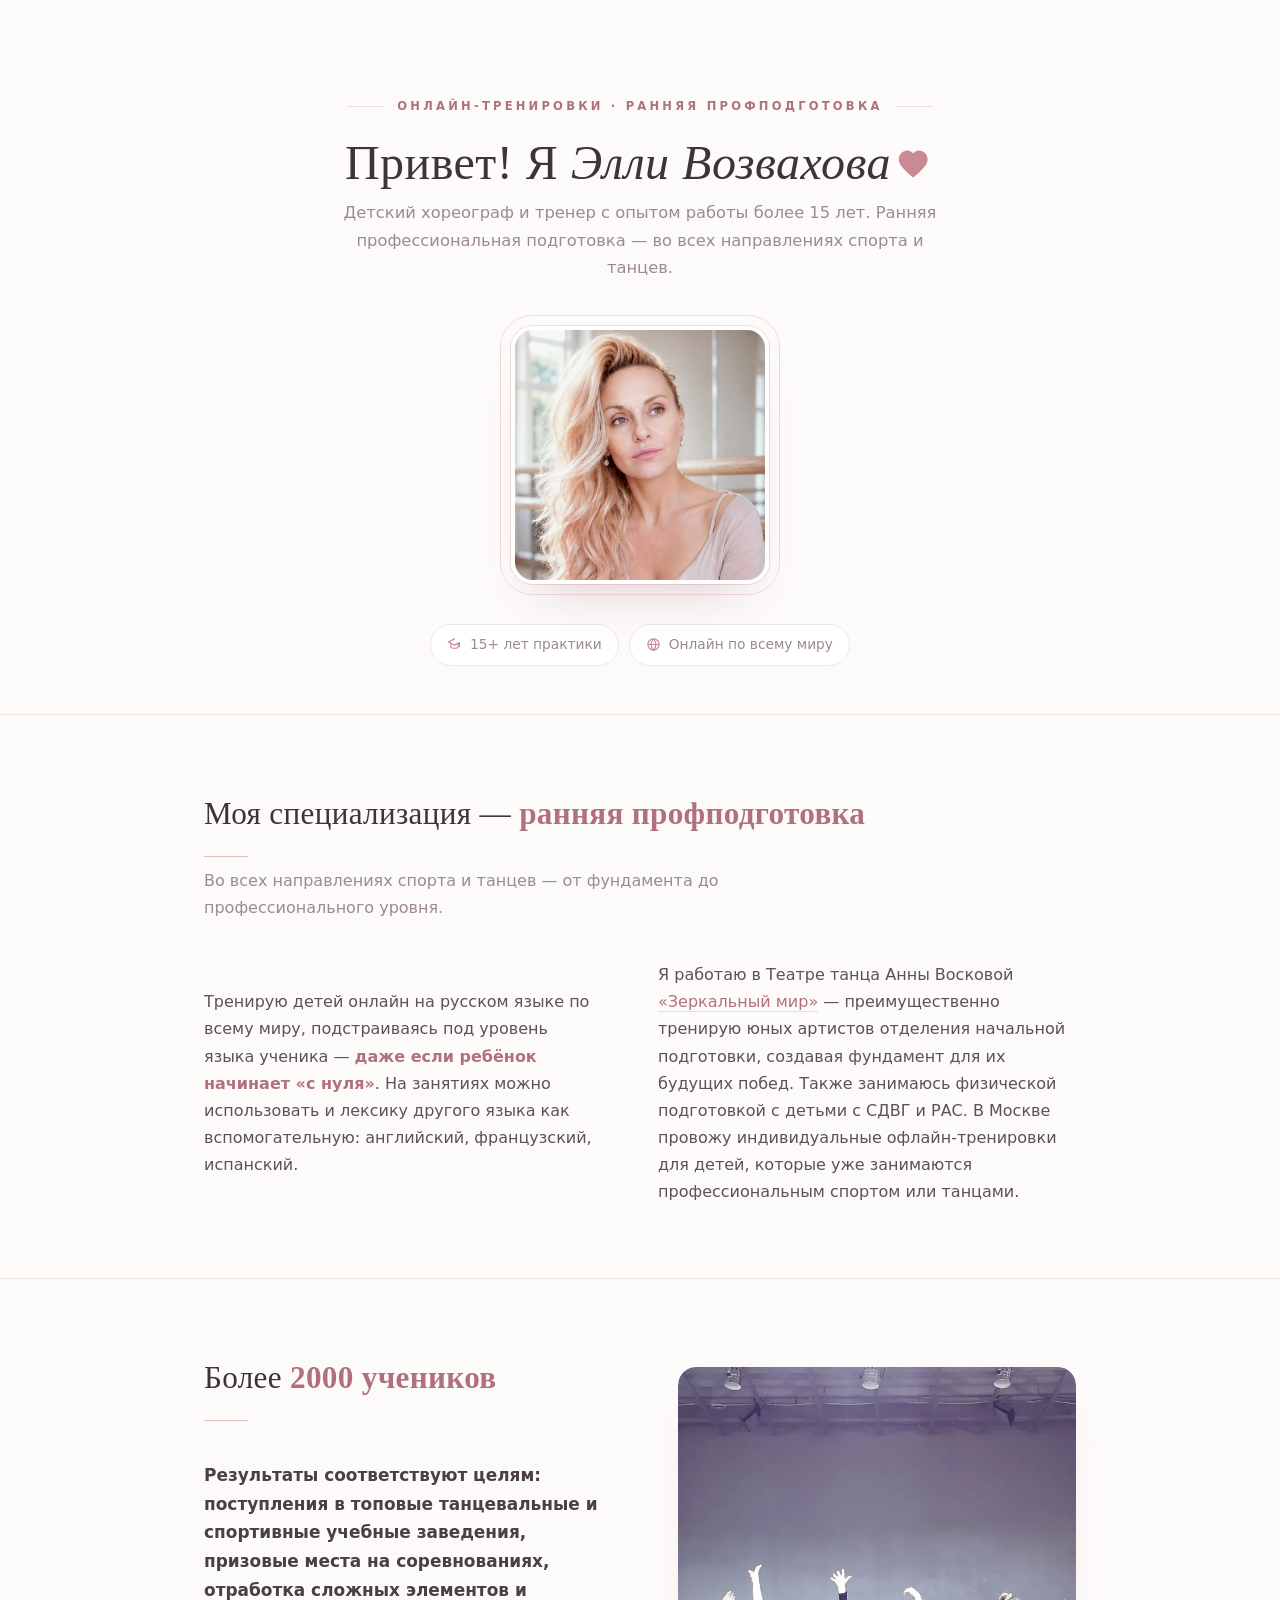
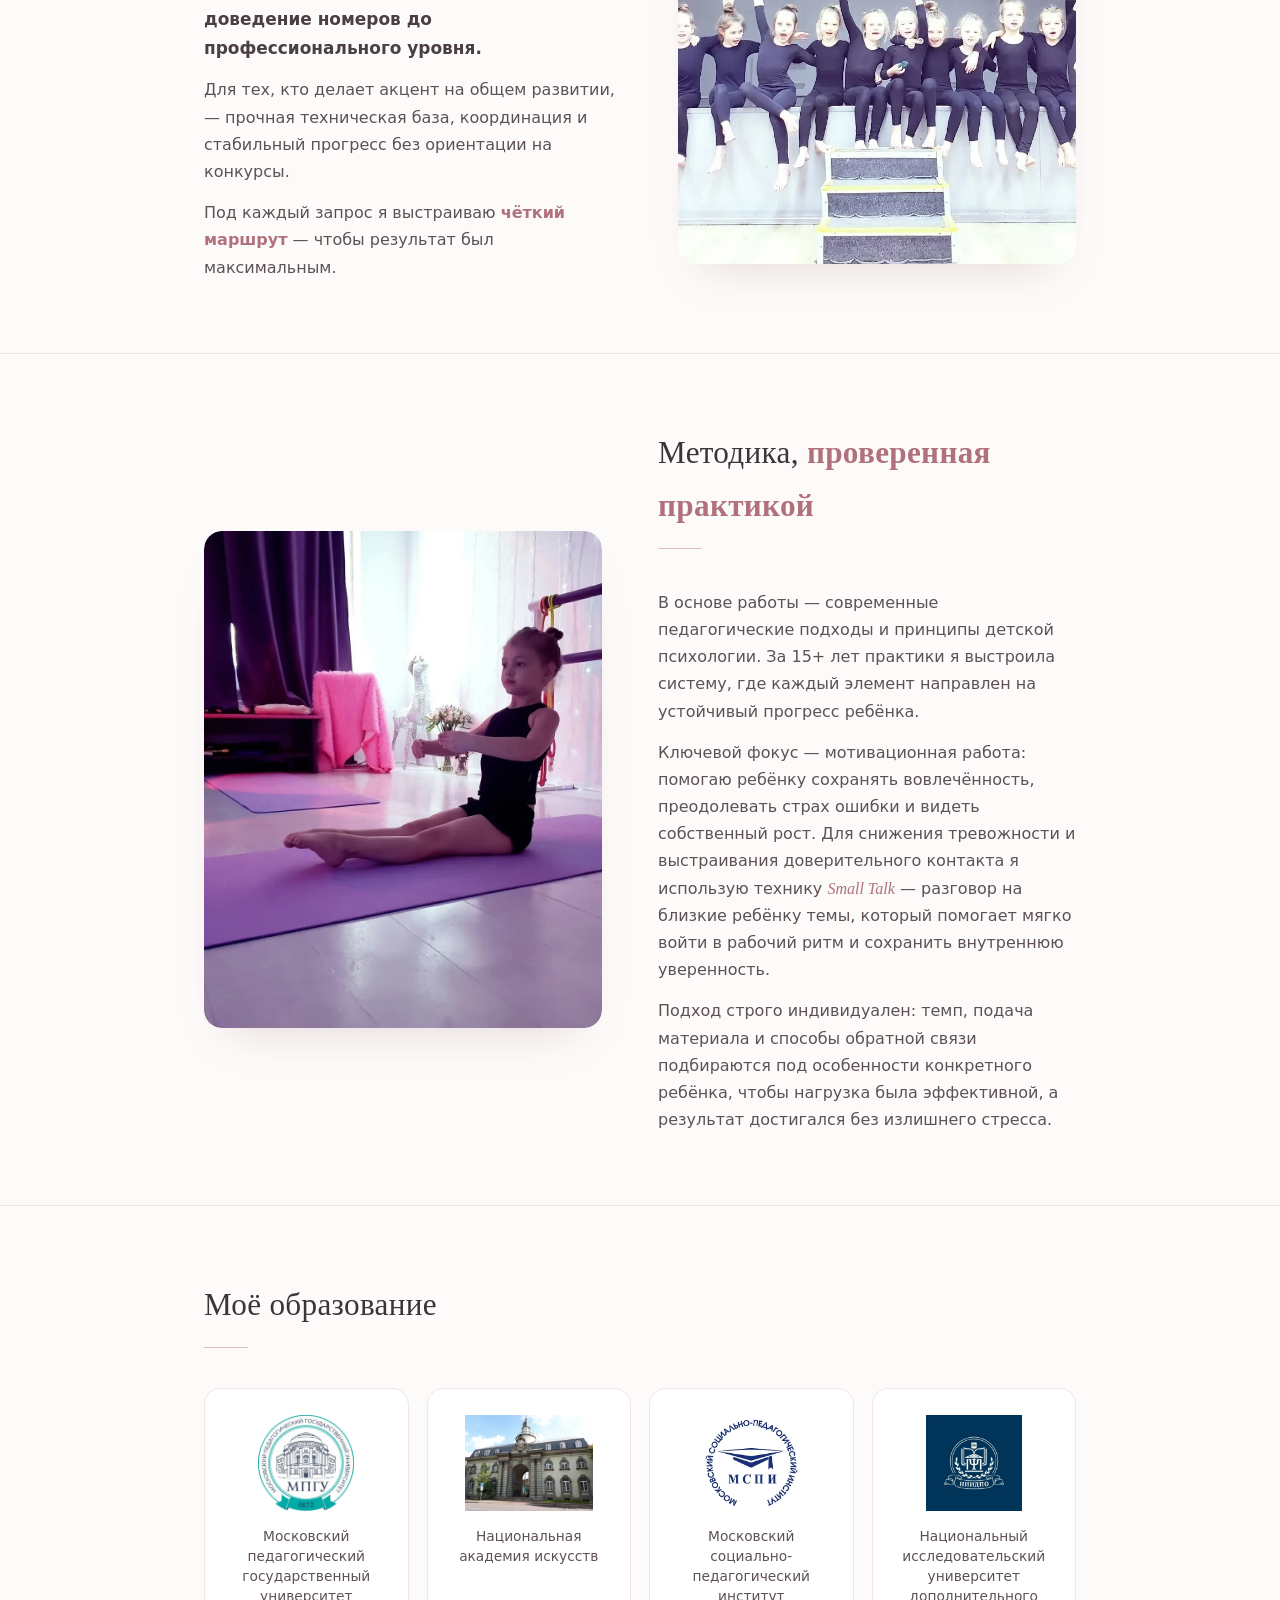
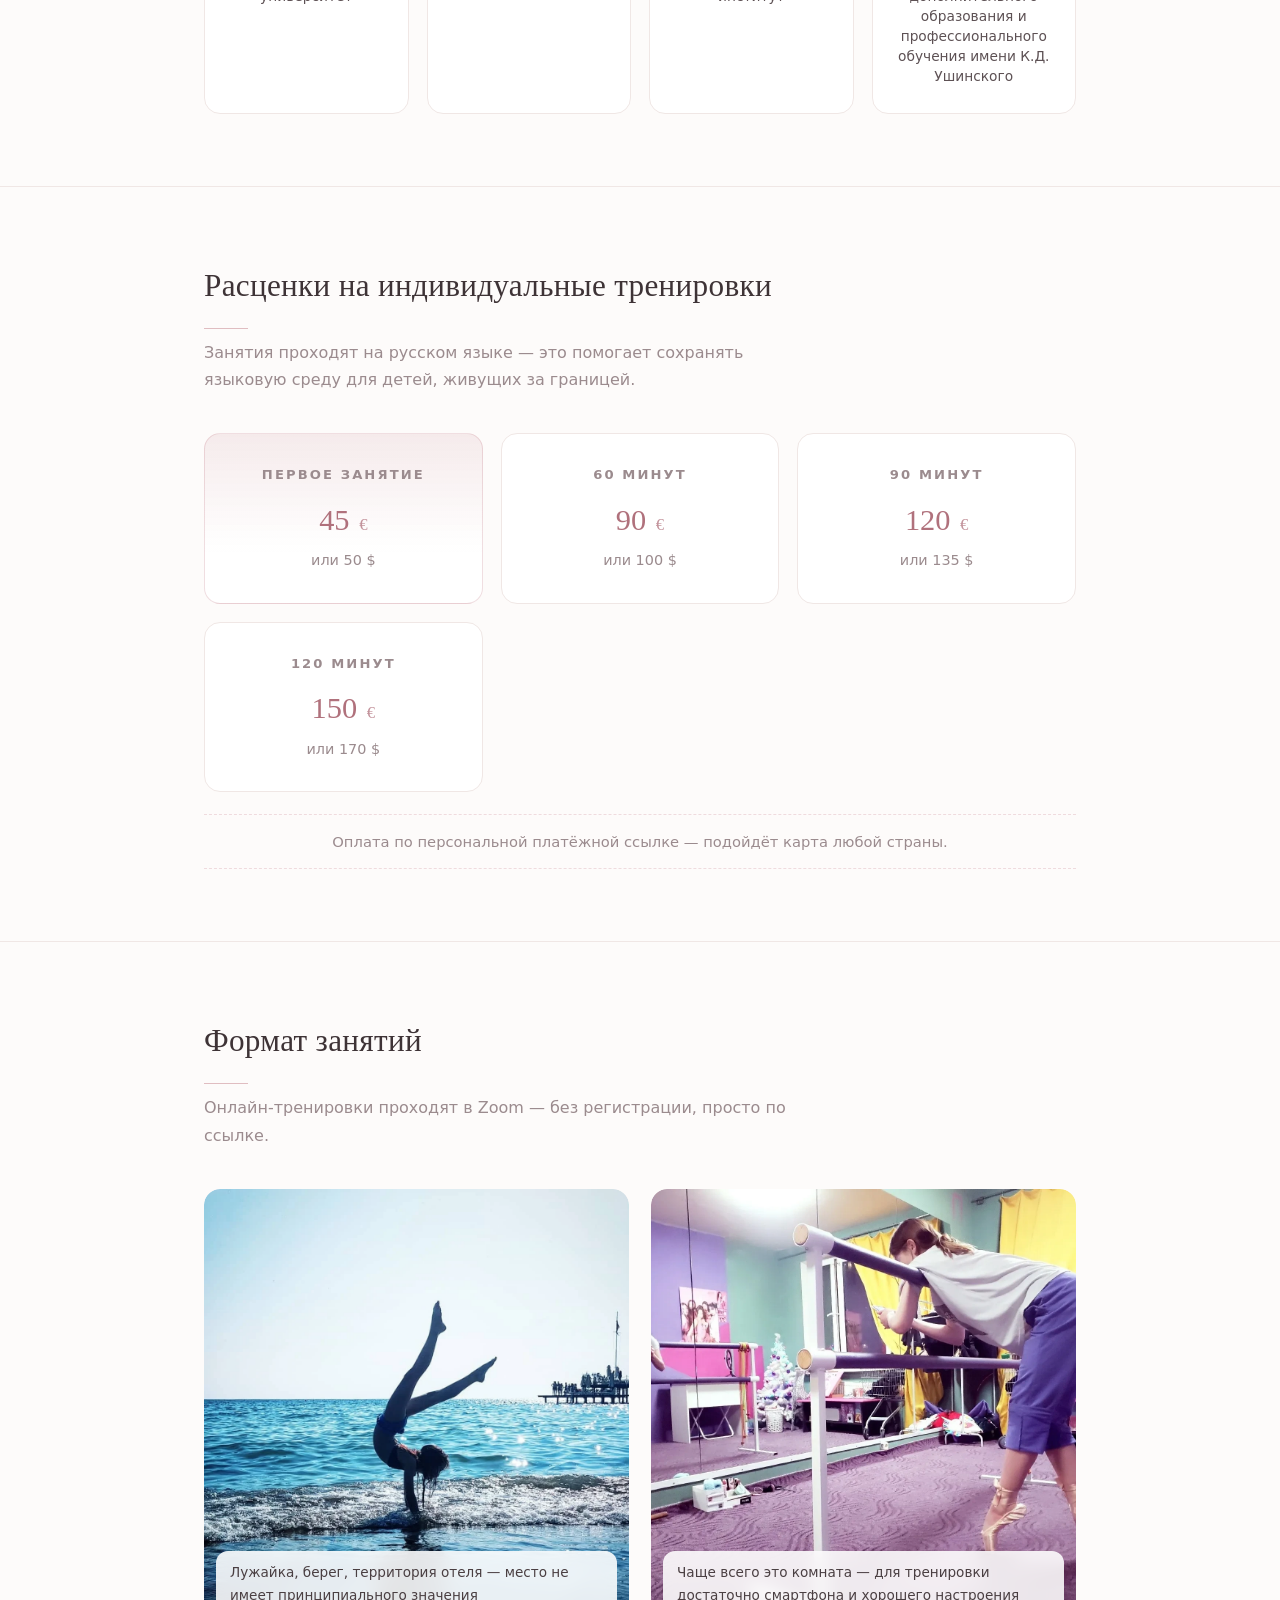
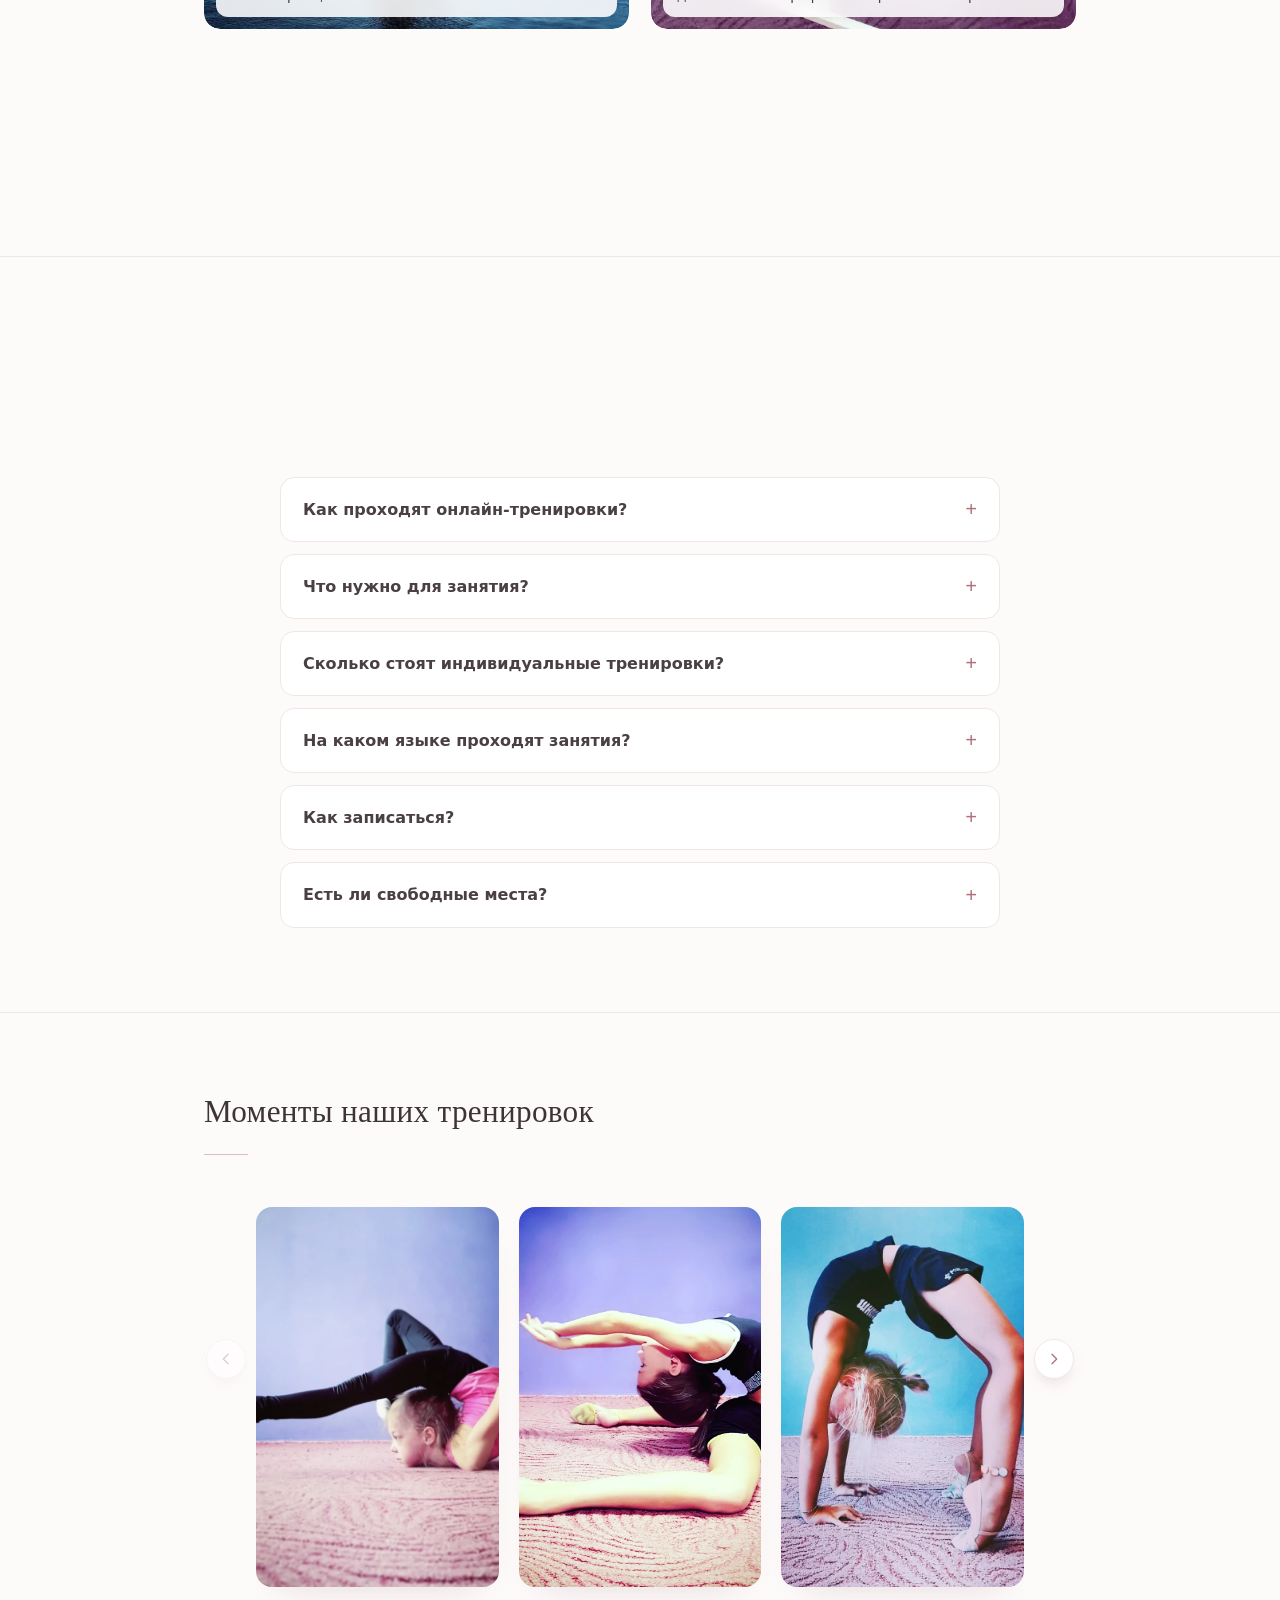
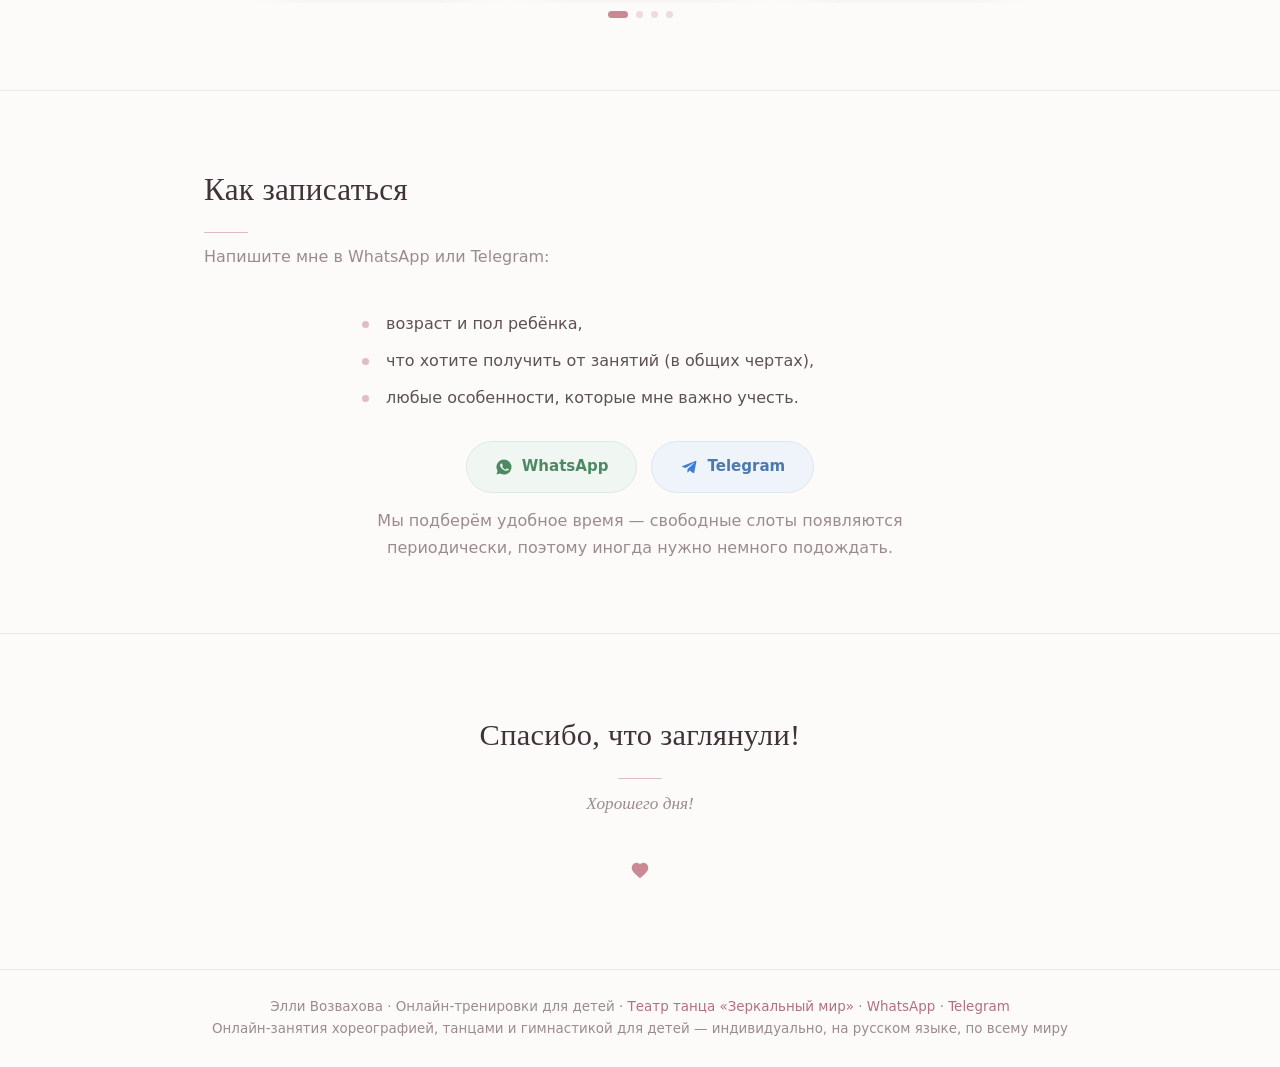
==== commit 34f046e2: "Добавлена цена первого занятия: 45 евро / 50 долларов" ====
--- a/index.html
+++ b/index.html
@@ -56,7 +56,7 @@
     {
       "@type": "Question",
       "name": "Сколько стоят индивидуальные тренировки?",
-      "acceptedAnswer": { "@type": "Answer", "text": "60 минут — 90 € (или 100 $), 90 минут — 120 € (или 135 $), 120 минут — 150 € (или 170 $). Оплата по персональной платёжной ссылке — подойдёт карта любой страны." }
+      "acceptedAnswer": { "@type": "Answer", "text": "Первое занятие — 45 € (или 50 $). Далее: 60 минут — 90 € (или 100 $), 90 минут — 120 € (или 135 $), 120 минут — 150 € (или 170 $). Оплата по персональной платёжной ссылке — подойдёт карта любой страны." }
     },
     {
       "@type": "Question",
@@ -167,8 +167,9 @@
       <p>Занятия проходят на русском языке — это помогает сохранять языковую среду для детей, живущих за границей.</p>
     </div>
     <div class="price-grid">
+      <div class="price feature"><div class="min">Первое занятие</div><div class="val">45 <small>€</small></div><div class="usd">или 50 $</div></div>
       <div class="price"><div class="min">60 минут</div><div class="val">90 <small>€</small></div><div class="usd">или 100 $</div></div>
-      <div class="price feature"><div class="min">90 минут</div><div class="val">120 <small>€</small></div><div class="usd">или 135 $</div></div>
+      <div class="price"><div class="min">90 минут</div><div class="val">120 <small>€</small></div><div class="usd">или 135 $</div></div>
       <div class="price"><div class="min">120 минут</div><div class="val">150 <small>€</small></div><div class="usd">или 170 $</div></div>
     </div>
     <p class="price-note">Оплата по персональной платёжной ссылке — подойдёт карта любой страны.</p>
@@ -216,7 +217,7 @@
       </details>
       <details>
         <summary>Сколько стоят индивидуальные тренировки?</summary>
-        <p>60 минут — 90 € (или 100 $), 90 минут — 120 € (или 135 $), 120 минут — 150 € (или 170 $). Оплата по персональной платёжной ссылке — подойдёт карта любой страны.</p>
+        <p>Первое занятие — 45 € (или 50 $). Далее: 60 минут — 90 € (или 100 $), 90 минут — 120 € (или 135 $), 120 минут — 150 € (или 170 $). Оплата по персональной платёжной ссылке — подойдёт карта любой страны.</p>
       </details>
       <details>
         <summary>На каком языке проходят занятия?</summary>
